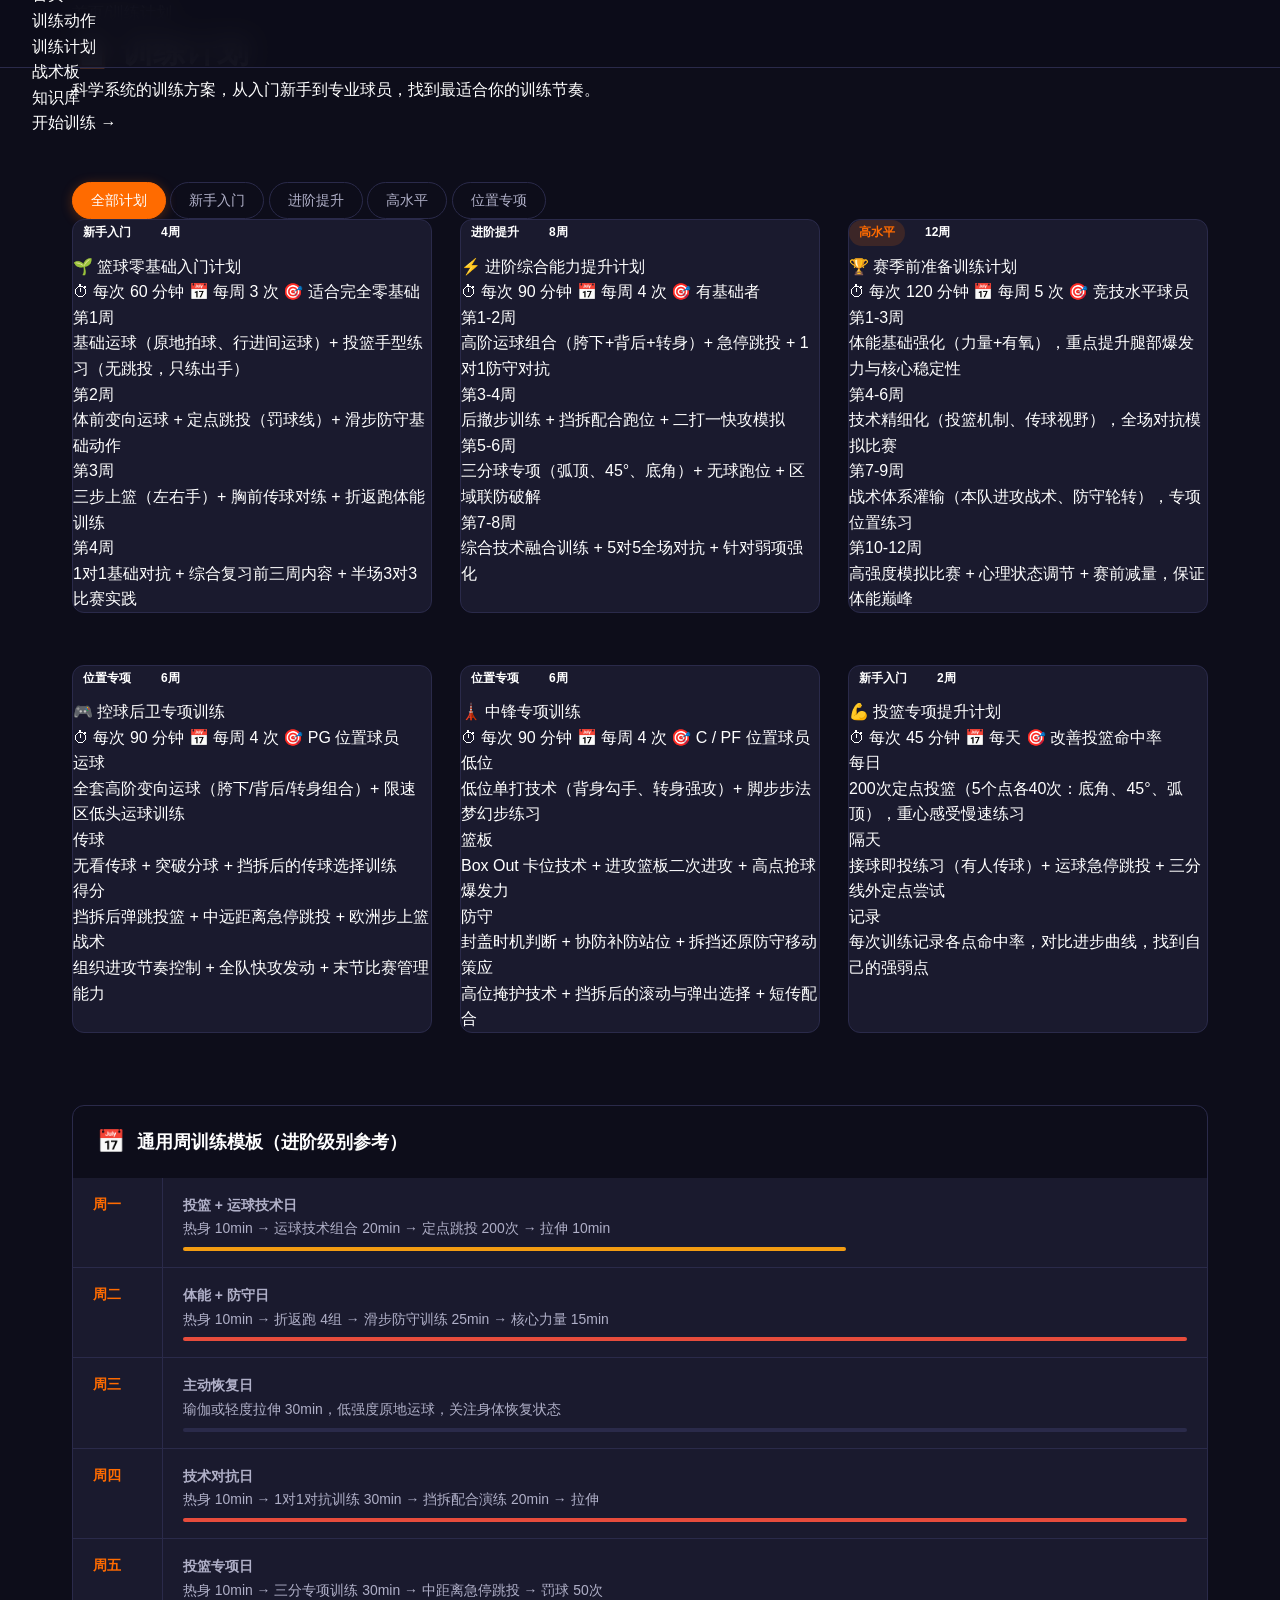
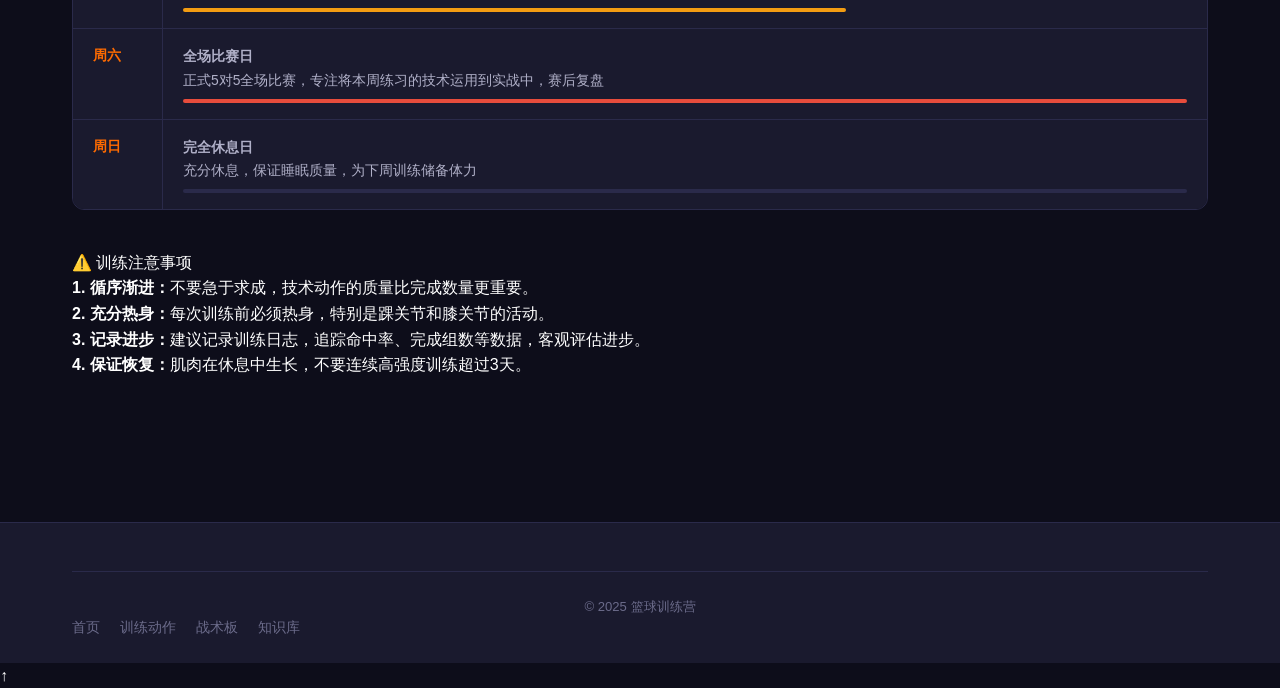
==== plans.html @ af795e38 "初始化篮球训练网站，包含完整功能模块 - 首页（hero、功能导航、精选内容） - 训练动作页：50+ 动作，支持分类筛选和搜索 - 训练计划页：多级别周/月计划模板 - 战术板页：SVG 场地图 +" ====
<!DOCTYPE html>
<html lang="zh-CN">
<head>
  <meta charset="UTF-8" />
  <meta name="viewport" content="width=device-width, initial-scale=1.0" />
  <title>训练计划 · 篮球训练营</title>
  <link rel="stylesheet" href="css/style.css" />
  <style>
    .plan-grid { display:grid; grid-template-columns:repeat(auto-fill,minmax(340px,1fr)); gap:28px; }
    .week-schedule { border-radius:var(--radius); overflow:hidden; border:1px solid var(--border); margin-top:48px; }
    .week-schedule .ws-header { padding:18px 24px; background:var(--gradient-primary); display:flex; align-items:center; gap:12px; }
    .week-schedule .ws-header h3 { font-size:1.1rem; font-weight:700; color:#fff; }
    .ws-body { background:var(--bg-card); }
    .ws-row { display:grid; grid-template-columns:90px 1fr; gap:0; border-bottom:1px solid var(--border); }
    .ws-row:last-child { border-bottom:none; }
    .ws-day { padding:16px 20px; background:var(--bg-card2); font-size:0.85rem; font-weight:700; color:var(--primary); display:flex; align-items:flex-start; border-right:1px solid var(--border); }
    .ws-content { padding:16px 20px; font-size:0.87rem; color:var(--text-secondary); line-height:1.7; }
    .intensity-bar { height:4px; border-radius:2px; margin-top:6px; }
    .int-low { background:#2ecc71; width:33%; }
    .int-mid { background:#f39c12; width:66%; }
    .int-high { background:#e74c3c; width:100%; }
    .int-rest { background:var(--border); width:100%; }
  </style>
</head>
<body>
  <nav class="navbar">
    <div class="navbar-inner">
      <a href="index.html" class="navbar-logo">
        <div class="ball-icon">🏀</div>
        <span>篮球<span class="brand-text">训练营</span></span>
      </a>
      <div class="hamburger"><span></span><span></span><span></span></div>
      <ul class="navbar-nav">
        <li><a href="index.html">首页</a></li>
        <li><a href="drills.html">训练动作</a></li>
        <li><a href="plans.html">训练计划</a></li>
        <li><a href="tactics.html">战术板</a></li>
        <li><a href="knowledge.html">知识库</a></li>
      </ul>
      <a href="drills.html" class="navbar-cta">开始训练 →</a>
    </div>
  </nav>

  <div class="page-wrapper">
    <div class="page-hero">
      <div class="container">
        <div class="breadcrumb"><a href="index.html">首页</a><span class="sep">/</span><span>训练计划</span></div>
        <h1>📋 训练<span class="highlight">计划</span></h1>
        <p>科学系统的训练方案，从入门新手到专业球员，找到最适合你的训练节奏。</p>
      </div>
    </div>

    <section class="section">
      <div class="container">

        <div class="filter-tabs">
          <button class="filter-tab active" data-filter="all" data-target="#plans-grid">全部计划</button>
          <button class="filter-tab" data-filter="beginner" data-target="#plans-grid">新手入门</button>
          <button class="filter-tab" data-filter="intermediate" data-target="#plans-grid">进阶提升</button>
          <button class="filter-tab" data-filter="advanced" data-target="#plans-grid">高水平</button>
          <button class="filter-tab" data-filter="position" data-target="#plans-grid">位置专项</button>
        </div>

        <div class="plan-grid" id="plans-grid">

          <div class="plan-card" data-category="beginner" data-searchable>
            <div class="plan-header">
              <div style="display:flex;align-items:center;gap:10px;margin-bottom:8px;">
                <span class="badge badge-green">新手入门</span>
                <span class="badge badge-gray">4周</span>
              </div>
              <div class="plan-title">🌱 篮球零基础入门计划</div>
              <div class="plan-meta">
                <span>⏱ 每次 60 分钟</span>
                <span>📅 每周 3 次</span>
                <span>🎯 适合完全零基础</span>
              </div>
            </div>
            <div class="plan-body">
              <div class="day-row"><div class="day-label">第1周</div><div class="day-content">基础运球（原地拍球、行进间运球）+ 投篮手型练习（无跳投，只练出手）</div></div>
              <div class="day-row"><div class="day-label">第2周</div><div class="day-content">体前变向运球 + 定点跳投（罚球线）+ 滑步防守基础动作</div></div>
              <div class="day-row"><div class="day-label">第3周</div><div class="day-content">三步上篮（左右手）+ 胸前传球对练 + 折返跑体能训练</div></div>
              <div class="day-row"><div class="day-label">第4周</div><div class="day-content">1对1基础对抗 + 综合复习前三周内容 + 半场3对3比赛实践</div></div>
            </div>
          </div>

          <div class="plan-card" data-category="intermediate" data-searchable>
            <div class="plan-header">
              <div style="display:flex;align-items:center;gap:10px;margin-bottom:8px;">
                <span class="badge badge-blue">进阶提升</span>
                <span class="badge badge-gray">8周</span>
              </div>
              <div class="plan-title">⚡ 进阶综合能力提升计划</div>
              <div class="plan-meta">
                <span>⏱ 每次 90 分钟</span>
                <span>📅 每周 4 次</span>
                <span>🎯 有基础者</span>
              </div>
            </div>
            <div class="plan-body">
              <div class="day-row"><div class="day-label">第1-2周</div><div class="day-content">高阶运球组合（胯下+背后+转身）+ 急停跳投 + 1对1防守对抗</div></div>
              <div class="day-row"><div class="day-label">第3-4周</div><div class="day-content">后撤步训练 + 挡拆配合跑位 + 二打一快攻模拟</div></div>
              <div class="day-row"><div class="day-label">第5-6周</div><div class="day-content">三分球专项（弧顶、45°、底角）+ 无球跑位 + 区域联防破解</div></div>
              <div class="day-row"><div class="day-label">第7-8周</div><div class="day-content">综合技术融合训练 + 5对5全场对抗 + 针对弱项强化</div></div>
            </div>
          </div>

          <div class="plan-card" data-category="advanced" data-searchable>
            <div class="plan-header">
              <div style="display:flex;align-items:center;gap:10px;margin-bottom:8px;">
                <span class="badge badge-primary">高水平</span>
                <span class="badge badge-gray">12周</span>
              </div>
              <div class="plan-title">🏆 赛季前准备训练计划</div>
              <div class="plan-meta">
                <span>⏱ 每次 120 分钟</span>
                <span>📅 每周 5 次</span>
                <span>🎯 竞技水平球员</span>
              </div>
            </div>
            <div class="plan-body">
              <div class="day-row"><div class="day-label">第1-3周</div><div class="day-content">体能基础强化（力量+有氧），重点提升腿部爆发力与核心稳定性</div></div>
              <div class="day-row"><div class="day-label">第4-6周</div><div class="day-content">技术精细化（投篮机制、传球视野），全场对抗模拟比赛</div></div>
              <div class="day-row"><div class="day-label">第7-9周</div><div class="day-content">战术体系灌输（本队进攻战术、防守轮转），专项位置练习</div></div>
              <div class="day-row"><div class="day-label">第10-12周</div><div class="day-content">高强度模拟比赛 + 心理状态调节 + 赛前减量，保证体能巅峰</div></div>
            </div>
          </div>

          <div class="plan-card" data-category="position" data-searchable>
            <div class="plan-header">
              <div style="display:flex;align-items:center;gap:10px;margin-bottom:8px;">
                <span class="badge badge-gray">位置专项</span>
                <span class="badge badge-gray">6周</span>
              </div>
              <div class="plan-title">🎮 控球后卫专项训练</div>
              <div class="plan-meta">
                <span>⏱ 每次 90 分钟</span>
                <span>📅 每周 4 次</span>
                <span>🎯 PG 位置球员</span>
              </div>
            </div>
            <div class="plan-body">
              <div class="day-row"><div class="day-label">运球</div><div class="day-content">全套高阶变向运球（胯下/背后/转身组合）+ 限速区低头运球训练</div></div>
              <div class="day-row"><div class="day-label">传球</div><div class="day-content">无看传球 + 突破分球 + 挡拆后的传球选择训练</div></div>
              <div class="day-row"><div class="day-label">得分</div><div class="day-content">挡拆后弹跳投篮 + 中远距离急停跳投 + 欧洲步上篮</div></div>
              <div class="day-row"><div class="day-label">战术</div><div class="day-content">组织进攻节奏控制 + 全队快攻发动 + 末节比赛管理能力</div></div>
            </div>
          </div>

          <div class="plan-card" data-category="position" data-searchable>
            <div class="plan-header">
              <div style="display:flex;align-items:center;gap:10px;margin-bottom:8px;">
                <span class="badge badge-gray">位置专项</span>
                <span class="badge badge-gray">6周</span>
              </div>
              <div class="plan-title">🗼 中锋专项训练</div>
              <div class="plan-meta">
                <span>⏱ 每次 90 分钟</span>
                <span>📅 每周 4 次</span>
                <span>🎯 C / PF 位置球员</span>
              </div>
            </div>
            <div class="plan-body">
              <div class="day-row"><div class="day-label">低位</div><div class="day-content">低位单打技术（背身勾手、转身强攻）+ 脚步步法梦幻步练习</div></div>
              <div class="day-row"><div class="day-label">篮板</div><div class="day-content">Box Out 卡位技术 + 进攻篮板二次进攻 + 高点抢球爆发力</div></div>
              <div class="day-row"><div class="day-label">防守</div><div class="day-content">封盖时机判断 + 协防补防站位 + 拆挡还原防守移动</div></div>
              <div class="day-row"><div class="day-label">策应</div><div class="day-content">高位掩护技术 + 挡拆后的滚动与弹出选择 + 短传配合</div></div>
            </div>
          </div>

          <div class="plan-card" data-category="beginner" data-searchable>
            <div class="plan-header">
              <div style="display:flex;align-items:center;gap:10px;margin-bottom:8px;">
                <span class="badge badge-green">新手入门</span>
                <span class="badge badge-gray">2周</span>
              </div>
              <div class="plan-title">💪 投篮专项提升计划</div>
              <div class="plan-meta">
                <span>⏱ 每次 45 分钟</span>
                <span>📅 每天</span>
                <span>🎯 改善投篮命中率</span>
              </div>
            </div>
            <div class="plan-body">
              <div class="day-row"><div class="day-label">每日</div><div class="day-content">200次定点投篮（5个点各40次：底角、45°、弧顶），重心感受慢速练习</div></div>
              <div class="day-row"><div class="day-label">隔天</div><div class="day-content">接球即投练习（有人传球）+ 运球急停跳投 + 三分线外定点尝试</div></div>
              <div class="day-row"><div class="day-label">记录</div><div class="day-content">每次训练记录各点命中率，对比进步曲线，找到自己的强弱点</div></div>
            </div>
          </div>

        </div>

        <!-- Weekly template -->
        <div class="week-schedule fade-in">
          <div class="ws-header">
            <span style="font-size:1.4rem;">📅</span>
            <h3>通用周训练模板（进阶级别参考）</h3>
          </div>
          <div class="ws-body">
            <div class="ws-row">
              <div class="ws-day">周一</div>
              <div class="ws-content">
                <strong>投篮 + 运球技术日</strong><br/>
                热身 10min → 运球技术组合 20min → 定点跳投 200次 → 拉伸 10min
                <div class="intensity-bar int-mid"></div>
              </div>
            </div>
            <div class="ws-row">
              <div class="ws-day">周二</div>
              <div class="ws-content">
                <strong>体能 + 防守日</strong><br/>
                热身 10min → 折返跑 4组 → 滑步防守训练 25min → 核心力量 15min
                <div class="intensity-bar int-high"></div>
              </div>
            </div>
            <div class="ws-row">
              <div class="ws-day">周三</div>
              <div class="ws-content">
                <strong>主动恢复日</strong><br/>
                瑜伽或轻度拉伸 30min，低强度原地运球，关注身体恢复状态
                <div class="intensity-bar int-rest"></div>
              </div>
            </div>
            <div class="ws-row">
              <div class="ws-day">周四</div>
              <div class="ws-content">
                <strong>技术对抗日</strong><br/>
                热身 10min → 1对1对抗训练 30min → 挡拆配合演练 20min → 拉伸
                <div class="intensity-bar int-high"></div>
              </div>
            </div>
            <div class="ws-row">
              <div class="ws-day">周五</div>
              <div class="ws-content">
                <strong>投篮专项日</strong><br/>
                热身 10min → 三分专项训练 30min → 中距离急停跳投 → 罚球 50次
                <div class="intensity-bar int-mid"></div>
              </div>
            </div>
            <div class="ws-row">
              <div class="ws-day">周六</div>
              <div class="ws-content">
                <strong>全场比赛日</strong><br/>
                正式5对5全场比赛，专注将本周练习的技术运用到实战中，赛后复盘
                <div class="intensity-bar int-high"></div>
              </div>
            </div>
            <div class="ws-row">
              <div class="ws-day">周日</div>
              <div class="ws-content">
                <strong>完全休息日</strong><br/>
                充分休息，保证睡眠质量，为下周训练储备体力
                <div class="intensity-bar int-rest"></div>
              </div>
            </div>
          </div>
        </div>

        <div style="margin-top:40px;" class="fade-in">
          <div class="highlight-box">
            <div class="hb-title">⚠️ 训练注意事项</div>
            <p>
              <strong>1. 循序渐进：</strong>不要急于求成，技术动作的质量比完成数量更重要。<br/>
              <strong>2. 充分热身：</strong>每次训练前必须热身，特别是踝关节和膝关节的活动。<br/>
              <strong>3. 记录进步：</strong>建议记录训练日志，追踪命中率、完成组数等数据，客观评估进步。<br/>
              <strong>4. 保证恢复：</strong>肌肉在休息中生长，不要连续高强度训练超过3天。
            </p>
          </div>
        </div>

      </div>
    </section>

    <footer class="footer">
      <div class="container">
        <div class="footer-bottom">
          <p>© 2025 篮球训练营</p>
          <div style="display:flex;gap:20px;">
            <a href="index.html" style="font-size:0.85rem;color:var(--text-muted);">首页</a>
            <a href="drills.html" style="font-size:0.85rem;color:var(--text-muted);">训练动作</a>
            <a href="tactics.html" style="font-size:0.85rem;color:var(--text-muted);">战术板</a>
            <a href="knowledge.html" style="font-size:0.85rem;color:var(--text-muted);">知识库</a>
          </div>
        </div>
      </div>
    </footer>
  </div>

  <div class="back-to-top">↑</div>
  <script src="js/main.js"></script>
</body>
</html>
---- css/style.css ----
/* ===========================
   Basketball Training Website
   Global Styles
   =========================== */

:root {
  --primary: #FF6B00;
  --primary-dark: #cc5500;
  --primary-light: #ff8c33;
  --bg-dark: #0d0d1a;
  --bg-card: #1a1a2e;
  --bg-card-hover: #22223f;
  --bg-section: #12122a;
  --text-primary: #ffffff;
  --text-secondary: #b0b0c8;
  --text-muted: #6b6b8a;
  --border: #2a2a4a;
  --border-active: #FF6B00;
  --success: #4CAF50;
  --info: #2196F3;
  --radius: 12px;
  --radius-sm: 8px;
  --shadow: 0 4px 24px rgba(0,0,0,0.4);
  --shadow-card: 0 2px 16px rgba(0,0,0,0.3);
  --transition: 0.25s ease;
}

* {
  margin: 0;
  padding: 0;
  box-sizing: border-box;
}

html {
  scroll-behavior: smooth;
}

body {
  font-family: 'PingFang SC', 'Microsoft YaHei', 'Hiragino Sans GB', Arial, sans-serif;
  background-color: var(--bg-dark);
  color: var(--text-primary);
  line-height: 1.6;
  min-height: 100vh;
}

a {
  color: inherit;
  text-decoration: none;
}

img {
  max-width: 100%;
}

ul {
  list-style: none;
}

/* ===========================
   Scrollbar
   =========================== */
::-webkit-scrollbar { width: 6px; }
::-webkit-scrollbar-track { background: var(--bg-dark); }
::-webkit-scrollbar-thumb { background: var(--primary); border-radius: 3px; }

/* ===========================
   Navigation
   =========================== */
.navbar {
  position: fixed;
  top: 0; left: 0; right: 0;
  z-index: 1000;
  background: rgba(13,13,26,0.95);
  backdrop-filter: blur(12px);
  border-bottom: 1px solid var(--border);
  padding: 0 2rem;
  height: 68px;
  display: flex;
  align-items: center;
  justify-content: space-between;
  transition: var(--transition);
}

.navbar.scrolled {
  box-shadow: 0 2px 20px rgba(0,0,0,0.5);
}

.nav-logo {
  display: flex;
  align-items: center;
  gap: 10px;
  font-size: 1.3rem;
  font-weight: 700;
  color: var(--primary);
}

.nav-logo .logo-icon {
  width: 40px;
  height: 40px;
  background: var(--primary);
  border-radius: 50%;
  display: flex;
  align-items: center;
  justify-content: center;
  font-size: 1.3rem;
  flex-shrink: 0;
}

.logo-text { display: flex; flex-direction: column; line-height: 1.15; }
.logo-text .site-name { font-size: 1.1rem; font-weight: 800; color: var(--text-primary); }
.logo-text .site-sub { font-size: 0.7rem; color: var(--text-muted); font-weight: 400; letter-spacing: 1px; }

.nav-links {
  display: flex;
  align-items: center;
  gap: 0.15rem;
}

.nav-links a {
  padding: 8px 15px;
  border-radius: var(--radius-sm);
  font-size: 0.92rem;
  color: var(--text-secondary);
  transition: var(--transition);
  font-weight: 500;
  position: relative;
}

.nav-links a:hover { color: var(--primary); background: rgba(255,107,0,0.1); }
.nav-links a.active { color: var(--primary); background: rgba(255,107,0,0.1); }

.nav-links a.active::after {
  content: '';
  position: absolute;
  bottom: 2px; left: 50%;
  transform: translateX(-50%);
  width: 18px; height: 2px;
  background: var(--primary);
  border-radius: 2px;
}

.nav-toggle {
  display: none;
  flex-direction: column;
  gap: 5px;
  cursor: pointer;
  padding: 8px;
  border-radius: var(--radius-sm);
}

.nav-toggle span {
  display: block;
  width: 24px; height: 2px;
  background: var(--text-primary);
  border-radius: 2px;
  transition: var(--transition);
}

.nav-toggle:hover span { background: var(--primary); }

/* ===========================
   Page Header
   =========================== */
.page-header {
  padding: 120px 2rem 60px;
  text-align: center;
  background: linear-gradient(180deg, rgba(255,107,0,0.08) 0%, transparent 100%);
  border-bottom: 1px solid var(--border);
}

.page-header h1 { font-size: 2.5rem; font-weight: 800; margin-bottom: 0.75rem; }
.page-header h1 span { color: var(--primary); }
.page-header p { color: var(--text-secondary); font-size: 1.05rem; max-width: 600px; margin: 0 auto; }

/* ===========================
   Layout
   =========================== */
.container { max-width: 1200px; margin: 0 auto; padding: 0 2rem; }
.section { padding: 80px 0; }
.section-alt { background: var(--bg-section); }

.section-title { font-size: 1.8rem; font-weight: 700; margin-bottom: 0.5rem; }
.section-title span { color: var(--primary); }
.section-subtitle { color: var(--text-secondary); margin-bottom: 2.5rem; font-size: 1rem; }

.section-header { margin-bottom: 2.5rem; }
.section-header .label {
  font-size: 0.78rem;
  text-transform: uppercase;
  letter-spacing: 2px;
  color: var(--primary);
  font-weight: 600;
  margin-bottom: 0.5rem;
}

/* ===========================
   Cards
   =========================== */
.card {
  background: var(--bg-card);
  border: 1px solid var(--border);
  border-radius: var(--radius);
  padding: 1.5rem;
  transition: var(--transition);
  position: relative;
  overflow: hidden;
}

.card::before {
  content: '';
  position: absolute;
  top: 0; left: 0; right: 0;
  height: 3px;
  background: var(--primary);
  transform: scaleX(0);
  transition: var(--transition);
}

.card:hover { border-color: var(--primary); background: var(--bg-card-hover); transform: translateY(-3px); box-shadow: var(--shadow); }
.card:hover::before { transform: scaleX(1); }

.card-grid { display: grid; gap: 1.5rem; }
.card-grid-2 { grid-template-columns: repeat(2,1fr); }
.card-grid-3 { grid-template-columns: repeat(3,1fr); }
.card-grid-4 { grid-template-columns: repeat(4,1fr); }

/* ===========================
   Badges & Tags
   =========================== */
.badge {
  display: inline-flex;
  align-items: center;
  padding: 3px 10px;
  border-radius: 20px;
  font-size: 0.75rem;
  font-weight: 600;
}

.badge-primary { background: rgba(255,107,0,0.15); color: var(--primary); }
.badge-success { background: rgba(76,175,80,0.15); color: #4CAF50; }
.badge-info { background: rgba(33,150,243,0.15); color: #2196F3; }
.badge-purple { background: rgba(156,39,176,0.15); color: #ce93d8; }
.badge-gold { background: rgba(255,193,7,0.15); color: #FFC107; }

/* ===========================
   Buttons
   =========================== */
.btn {
  display: inline-flex;
  align-items: center;
  gap: 8px;
  padding: 10px 24px;
  border-radius: var(--radius-sm);
  font-size: 0.95rem;
  font-weight: 600;
  cursor: pointer;
  transition: var(--transition);
  border: none;
}

.btn-primary { background: var(--primary); color: white; }
.btn-primary:hover { background: var(--primary-dark); transform: translateY(-1px); box-shadow: 0 4px 16px rgba(255,107,0,0.3); }

.btn-outline { background: transparent; color: var(--primary); border: 1.5px solid var(--primary); }
.btn-outline:hover { background: rgba(255,107,0,0.1); }

.btn-ghost { background: rgba(255,255,255,0.05); color: var(--text-primary); border: 1px solid var(--border); }
.btn-ghost:hover { background: rgba(255,255,255,0.1); border-color: var(--primary); }

/* ===========================
   Filter Tabs
   =========================== */
.filter-bar {
  display: flex;
  align-items: center;
  gap: 0.75rem;
  flex-wrap: wrap;
  margin-bottom: 2rem;
  padding-bottom: 1.25rem;
  border-bottom: 1px solid var(--border);
}

.filter-tab {
  padding: 8px 18px;
  border-radius: 30px;
  font-size: 0.88rem;
  font-weight: 500;
  cursor: pointer;
  border: 1.5px solid var(--border);
  color: var(--text-secondary);
  background: transparent;
  transition: var(--transition);
}

.filter-tab:hover { border-color: var(--primary); color: var(--primary); }
.filter-tab.active { background: var(--primary); border-color: var(--primary); color: white; box-shadow: 0 2px 12px rgba(255,107,0,0.3); }

/* ===========================
   Progress Bar
   =========================== */
.progress-bar { height: 6px; background: var(--border); border-radius: 3px; overflow: hidden; }
.progress-fill { height: 100%; background: linear-gradient(90deg, var(--primary), var(--primary-light)); border-radius: 3px; transition: width 1s ease; }

/* ===========================
   Icon Boxes
   =========================== */
.icon-box {
  width: 48px; height: 48px;
  border-radius: var(--radius-sm);
  display: flex; align-items: center; justify-content: center;
  font-size: 1.4rem;
  flex-shrink: 0;
}

.icon-box-orange { background: rgba(255,107,0,0.15); }
.icon-box-blue { background: rgba(33,150,243,0.15); }
.icon-box-green { background: rgba(76,175,80,0.15); }
.icon-box-purple { background: rgba(156,39,176,0.15); }
.icon-box-gold { background: rgba(255,193,7,0.15); }

/* ===========================
   Accordion
   =========================== */
.accordion-item {
  border: 1px solid var(--border);
  border-radius: var(--radius-sm);
  margin-bottom: 0.75rem;
  overflow: hidden;
  transition: var(--transition);
}
.accordion-item:hover { border-color: rgba(255,107,0,0.4); }

.accordion-header {
  display: flex;
  align-items: center;
  justify-content: space-between;
  padding: 1rem 1.25rem;
  cursor: pointer;
  background: var(--bg-card);
  font-weight: 600;
  gap: 1rem;
  transition: var(--transition);
}

.accordion-header .acc-arrow {
  font-size: 0.75rem;
  transition: transform var(--transition);
  color: var(--text-muted);
  flex-shrink: 0;
}

.accordion-item.open .accordion-header .acc-arrow { transform: rotate(180deg); color: var(--primary); }
.accordion-item.open .accordion-header { color: var(--primary); border-bottom: 1px solid var(--border); }

.accordion-body {
  display: none;
  padding: 1.25rem;
  background: var(--bg-card);
  color: var(--text-secondary);
  line-height: 1.8;
  font-size: 0.9rem;
}
.accordion-item.open .accordion-body { display: block; }

/* ===========================
   Stats
   =========================== */
.stat-number { font-size: 2rem; font-weight: 800; color: var(--primary); line-height: 1; }
.stat-label { font-size: 0.82rem; color: var(--text-muted); margin-top: 4px; }

/* ===========================
   Table
   =========================== */
.data-table { width: 100%; border-collapse: collapse; }
.data-table th {
  text-align: left; padding: 12px 16px;
  background: rgba(255,107,0,0.08);
  color: var(--primary);
  font-size: 0.82rem; font-weight: 600; text-transform: uppercase; letter-spacing: 0.5px;
  border-bottom: 1px solid var(--border);
}
.data-table td { padding: 12px 16px; border-bottom: 1px solid var(--border); color: var(--text-secondary); font-size: 0.9rem; }
.data-table tr:last-child td { border-bottom: none; }
.data-table tbody tr:hover td { background: rgba(255,107,0,0.04); color: var(--text-primary); }

/* ===========================
   Footer
   =========================== */
.footer {
  background: var(--bg-card);
  border-top: 1px solid var(--border);
  padding: 3rem 2rem 1.5rem;
  margin-top: 4rem;
}

.footer-inner {
  max-width: 1200px;
  margin: 0 auto;
}

.footer-grid {
  display: grid;
  grid-template-columns: 2fr 1fr 1fr 1fr;
  gap: 3rem;
  margin-bottom: 2rem;
}

.footer-brand p { color: var(--text-muted); font-size: 0.88rem; line-height: 1.7; margin-top: 0.75rem; }

.footer-col h4 {
  font-size: 0.85rem; font-weight: 700; color: var(--text-primary);
  margin-bottom: 1rem; text-transform: uppercase; letter-spacing: 1px;
}

.footer-col ul { display: flex; flex-direction: column; gap: 0.5rem; }
.footer-col ul li a { color: var(--text-muted); font-size: 0.87rem; transition: var(--transition); }
.footer-col ul li a:hover { color: var(--primary); }

.footer-bottom {
  padding-top: 1.5rem;
  border-top: 1px solid var(--border);
  text-align: center;
  color: var(--text-muted);
  font-size: 0.82rem;
}

.footer-bottom span { color: var(--primary); }

/* ===========================
   Hero
   =========================== */
.hero {
  min-height: 100vh;
  display: flex; align-items: center;
  padding: 100px 2rem 80px;
  position: relative;
  overflow: hidden;
  background: radial-gradient(ellipse at 15% 50%, rgba(255,107,0,0.13) 0%, transparent 55%),
              radial-gradient(ellipse at 85% 20%, rgba(255,107,0,0.07) 0%, transparent 50%),
              var(--bg-dark);
}

.hero-bg-pattern {
  position: absolute; inset: 0; pointer-events: none; opacity: 0.4;
  background-image:
    radial-gradient(circle at 1px 1px, rgba(255,107,0,0.08) 1px, transparent 0);
  background-size: 40px 40px;
}

.hero-content {
  max-width: 1200px; margin: 0 auto; width: 100%;
  display: grid; grid-template-columns: 1fr 1fr;
  gap: 4rem; align-items: center;
  position: relative; z-index: 1;
}

.hero-eyebrow {
  display: inline-flex; align-items: center; gap: 8px;
  background: rgba(255,107,0,0.12); border: 1px solid rgba(255,107,0,0.3);
  border-radius: 30px; padding: 5px 14px;
  font-size: 0.8rem; color: var(--primary); font-weight: 600;
  margin-bottom: 1.5rem; letter-spacing: 0.5px;
}

.hero h1 {
  font-size: 3.2rem; font-weight: 900; line-height: 1.15;
  margin-bottom: 1.25rem; letter-spacing: -1px;
}

.hero h1 .highlight {
  color: var(--primary);
  background: linear-gradient(135deg, #FF6B00, #ff8c33);
  -webkit-background-clip: text;
  -webkit-text-fill-color: transparent;
  background-clip: text;
}

.hero p { font-size: 1.08rem; color: var(--text-secondary); line-height: 1.8; margin-bottom: 2rem; max-width: 480px; }
.hero-cta { display: flex; gap: 1rem; flex-wrap: wrap; }

.hero-stats {
  display: grid; grid-template-columns: repeat(3,1fr);
  gap: 1.5rem; margin-top: 3rem; padding-top: 2rem;
  border-top: 1px solid var(--border);
}

/* Ball Graphic */
.hero-visual { position: relative; display: flex; align-items: center; justify-content: center; }

.ball-wrap {
  position: relative;
  width: 300px; height: 300px;
}

.ball-glow {
  position: absolute; inset: -20px;
  border-radius: 50%;
  background: radial-gradient(circle, rgba(255,107,0,0.2) 0%, transparent 70%);
  animation: pulse-glow 3s ease-in-out infinite;
}

@keyframes pulse-glow {
  0%,100% { opacity: 0.6; transform: scale(1); }
  50% { opacity: 1; transform: scale(1.05); }
}

.ball-graphic {
  width: 100%; height: 100%;
  border-radius: 50%;
  background: radial-gradient(circle at 33% 33%, #ff9944, #cc4400 60%, #8a2e00);
  position: relative;
  box-shadow: 0 0 80px rgba(255,107,0,0.3), inset -30px -30px 50px rgba(0,0,0,0.35);
  animation: float 4.5s ease-in-out infinite;
}

/* Ball lines via pseudo elements + SVG overlay */
.ball-graphic svg {
  position: absolute; inset: 0; width: 100%; height: 100%;
}

.floating-card {
  position: absolute;
  background: var(--bg-card); border: 1px solid var(--border);
  border-radius: var(--radius); padding: 0.9rem 1.15rem;
  box-shadow: var(--shadow); white-space: nowrap;
}

.floating-card.card-1 { left: -70px; top: 28%; animation: float-card 3.5s ease-in-out infinite; }
.floating-card.card-2 { right: -50px; bottom: 28%; animation: float-card 3.5s ease-in-out infinite 0.8s; }
.floating-card.card-3 { bottom: 10%; left: 10%; animation: float-card 3s ease-in-out infinite 1.5s; }

.fc-label { font-size: 0.72rem; color: var(--text-muted); }
.fc-value { font-size: 1.05rem; font-weight: 700; color: var(--primary); }

@keyframes float { 0%,100% { transform: translateY(0); } 50% { transform: translateY(-18px); } }
@keyframes float-card { 0%,100% { transform: translateY(0); } 50% { transform: translateY(-10px); } }

/* ===========================
   Drill Cards
   =========================== */
.drill-card {
  background: var(--bg-card);
  border: 1px solid var(--border);
  border-radius: var(--radius);
  overflow: hidden;
  transition: var(--transition);
}

.drill-card:hover { border-color: var(--primary); transform: translateY(-4px); box-shadow: var(--shadow); }

.drill-card-top {
  padding: 1.25rem;
  display: flex; align-items: flex-start; gap: 0.9rem;
  border-bottom: 1px solid var(--border);
}

.drill-card-top h3 { font-size: 1rem; font-weight: 700; margin-bottom: 0.25rem; }
.drill-card-top p { font-size: 0.83rem; color: var(--text-muted); }

.drill-card-body { padding: 1.25rem; }

.drill-meta { display: flex; gap: 0.6rem; flex-wrap: wrap; margin-bottom: 0.9rem; }

.drill-steps { display: flex; flex-direction: column; gap: 0.5rem; }

.drill-step {
  display: flex; gap: 0.7rem; align-items: flex-start;
  font-size: 0.86rem; color: var(--text-secondary);
}

.drill-step-num {
  min-width: 22px; height: 22px; border-radius: 50%;
  background: rgba(255,107,0,0.15); color: var(--primary);
  font-size: 0.72rem; font-weight: 700;
  display: flex; align-items: center; justify-content: center;
  flex-shrink: 0; margin-top: 1px;
}

/* ===========================
   Plan Schedule
   =========================== */
.plan-card {
  background: var(--bg-card);
  border: 1px solid var(--border);
  border-radius: var(--radius);
  overflow: hidden;
  margin-bottom: 1.5rem;
  transition: var(--transition);
}

.plan-card:hover { border-color: rgba(255,107,0,0.4); }

.plan-card-header {
  padding: 1rem 1.5rem;
  background: rgba(255,107,0,0.07);
  border-bottom: 1px solid var(--border);
  display: flex; align-items: center; justify-content: space-between;
}

.plan-card-header h3 { font-size: 1rem; font-weight: 700; }

.plan-days {
  display: grid;
  grid-template-columns: repeat(7,1fr);
}

.plan-day {
  padding: 0.9rem 0.6rem;
  border-right: 1px solid var(--border);
  text-align: center;
}
.plan-day:last-child { border-right: none; }

.plan-day .day-name {
  font-size: 0.7rem; color: var(--text-muted);
  margin-bottom: 0.5rem; font-weight: 600; text-transform: uppercase;
}

.plan-day .day-content { font-size: 0.8rem; color: var(--text-secondary); line-height: 1.5; }
.plan-day.rest .day-content { color: var(--text-muted); font-style: italic; }
.plan-day.highlight { background: rgba(255,107,0,0.06); }
.plan-day.highlight .day-name { color: var(--primary); }

/* ===========================
   Tactic Cards
   =========================== */
.tactic-card {
  background: var(--bg-card);
  border: 1px solid var(--border);
  border-radius: var(--radius);
  overflow: hidden;
  transition: var(--transition);
}
.tactic-card:hover { border-color: var(--primary); box-shadow: var(--shadow); transform: translateY(-3px); }

.tactic-diagram {
  background: #061a0e;
  border-bottom: 1px solid var(--border);
  min-height: 210px;
  display: flex; align-items: center; justify-content: center;
  position: relative;
  overflow: hidden;
}

.tactic-body { padding: 1.25rem; }
.tactic-body h3 { font-size: 1.05rem; font-weight: 700; margin-bottom: 0.4rem; }
.tactic-body p { font-size: 0.86rem; color: var(--text-secondary); line-height: 1.7; }

.tactic-tags { display: flex; gap: 0.4rem; flex-wrap: wrap; margin-top: 0.75rem; }
.tactic-tag {
  font-size: 0.75rem; padding: 3px 10px;
  border-radius: 20px; border: 1px solid var(--border);
  color: var(--text-muted);
}

/* ===========================
   Knowledge
   =========================== */
.knowledge-card {
  background: var(--bg-card);
  border: 1px solid var(--border);
  border-radius: var(--radius);
  padding: 1.5rem;
  transition: var(--transition);
  cursor: pointer;
}

.knowledge-card:hover { border-color: var(--primary); background: var(--bg-card-hover); transform: translateY(-2px); }
.knowledge-card h3 { font-size: 1rem; font-weight: 700; margin: 0.75rem 0 0.5rem; }
.knowledge-card p { font-size: 0.86rem; color: var(--text-secondary); line-height: 1.75; }

.knowledge-card .read-more {
  font-size: 0.83rem; color: var(--primary); font-weight: 600;
  display: inline-flex; align-items: center; gap: 4px; margin-top: 0.75rem;
  transition: var(--transition);
}
.knowledge-card:hover .read-more { gap: 8px; }

/* ===========================
   Highlight / Tip Box
   =========================== */
.tip-box {
  background: rgba(255,107,0,0.07);
  border: 1px solid rgba(255,107,0,0.2);
  border-left: 4px solid var(--primary);
  border-radius: var(--radius-sm);
  padding: 1rem 1.25rem;
  margin: 1rem 0;
  font-size: 0.9rem;
  color: var(--text-secondary);
  line-height: 1.7;
}

.info-box {
  background: rgba(33,150,243,0.06);
  border: 1px solid rgba(33,150,243,0.2);
  border-left: 4px solid #2196F3;
  border-radius: var(--radius-sm);
  padding: 1rem 1.25rem;
  font-size: 0.9rem;
  color: var(--text-secondary);
  line-height: 1.7;
}

/* ===========================
   Responsive
   =========================== */
@media (max-width: 1024px) {
  .card-grid-4 { grid-template-columns: repeat(2,1fr); }
  .footer-grid { grid-template-columns: 1fr 1fr; gap: 2rem; }
  .hero-content { gap: 2.5rem; }
  .hero h1 { font-size: 2.6rem; }
  .ball-wrap { width: 240px; height: 240px; }
  .floating-card.card-1 { left: -30px; }
  .floating-card.card-2 { right: -20px; }
}

@media (max-width: 768px) {
  .nav-links {
    display: none;
    position: fixed;
    top: 68px; left: 0; right: 0;
    background: rgba(13,13,26,0.98);
    backdrop-filter: blur(12px);
    border-bottom: 1px solid var(--border);
    flex-direction: column;
    padding: 1rem;
    gap: 0.5rem;
  }
  .nav-links.open { display: flex; }
  .nav-toggle { display: flex; }

  .hero-content { grid-template-columns: 1fr; text-align: center; }
  .hero-visual { display: none; }
  .hero h1 { font-size: 2rem; }
  .hero p { max-width: 100%; }
  .hero-cta { justify-content: center; }
  .hero-stats { gap: 1rem; }

  .card-grid-2,
  .card-grid-3,
  .card-grid-4 { grid-template-columns: 1fr; }

  .plan-days { grid-template-columns: repeat(4,1fr); }
  .plan-day:nth-child(5),
  .plan-day:nth-child(6),
  .plan-day:nth-child(7) { border-top: 1px solid var(--border); }

  .footer-grid { grid-template-columns: 1fr; gap: 1.5rem; }
  .page-header h1 { font-size: 1.8rem; }
  .section { padding: 50px 0; }
  .container { padding: 0 1rem; }
}

@media (max-width: 480px) {
  .hero h1 { font-size: 1.7rem; }
  .stat-number { font-size: 1.5rem; }
  .plan-days { grid-template-columns: repeat(2,1fr); }
  .plan-day:nth-child(3),
  .plan-day:nth-child(4),
  .plan-day:nth-child(5),
  .plan-day:nth-child(6),
  .plan-day:nth-child(7) { border-top: 1px solid var(--border); }
}

/* ===========================
   Animations
   =========================== */
@keyframes fadeInUp {
  from { opacity: 0; transform: translateY(20px); }
  to { opacity: 1; transform: translateY(0); }
}

.animate-in { opacity: 0; }
.animate-in.visible { animation: fadeInUp 0.5s ease forwards; }

.delay-1 { animation-delay: 0.1s !important; }
.delay-2 { animation-delay: 0.2s !important; }
.delay-3 { animation-delay: 0.3s !important; }
.delay-4 { animation-delay: 0.4s !important; }

/* ===========================
   Utility
   =========================== */
.hidden { display: none !important; }
.text-orange { color: var(--primary); }
.text-muted { color: var(--text-muted); }
.text-secondary { color: var(--text-secondary); }
.fw-700 { font-weight: 700; }
.mb-1 { margin-bottom: 0.5rem; }
.mb-2 { margin-bottom: 1rem; }
.mt-1 { margin-top: 0.5rem; }
.mt-2 { margin-top: 1rem; }
.flex { display: flex; }
.flex-center { display: flex; align-items: center; }
.gap-1 { gap: 0.5rem; }
.gap-2 { gap: 1rem; }
.justify-between { justify-content: space-between; }
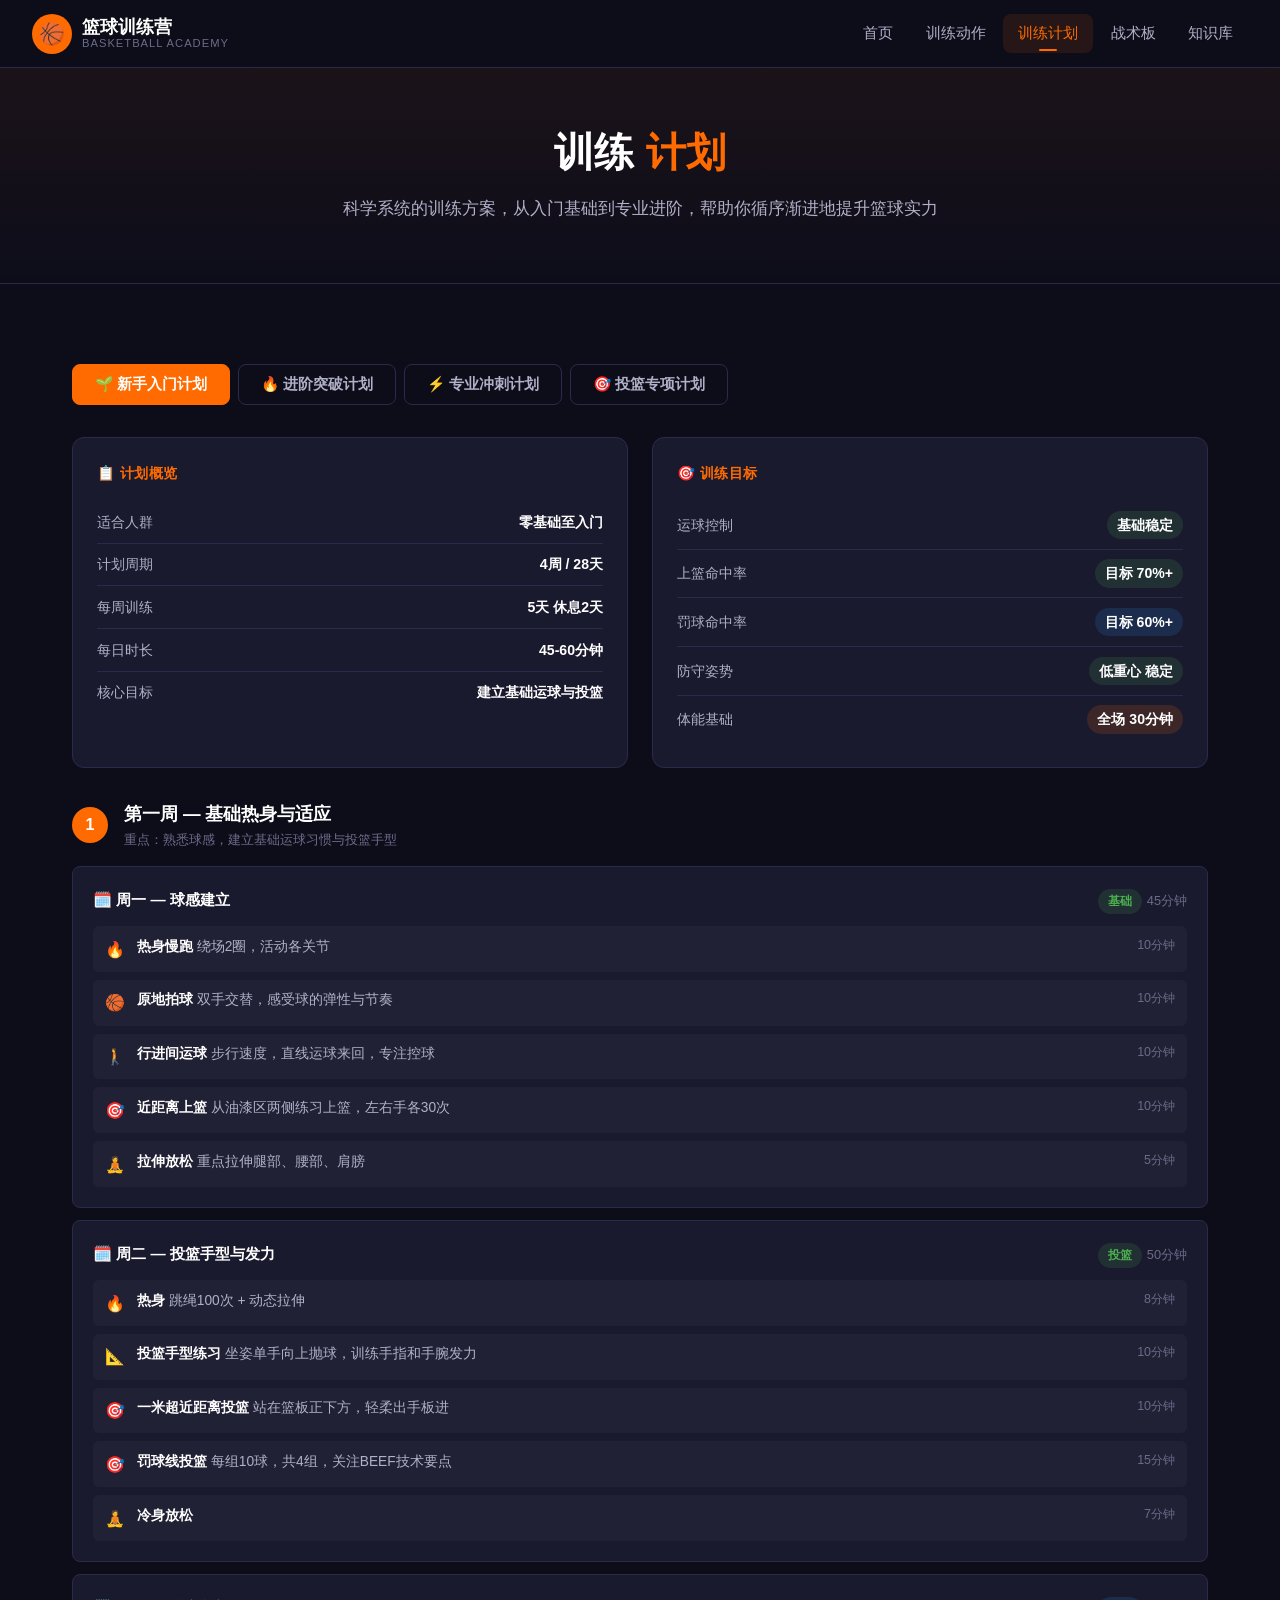
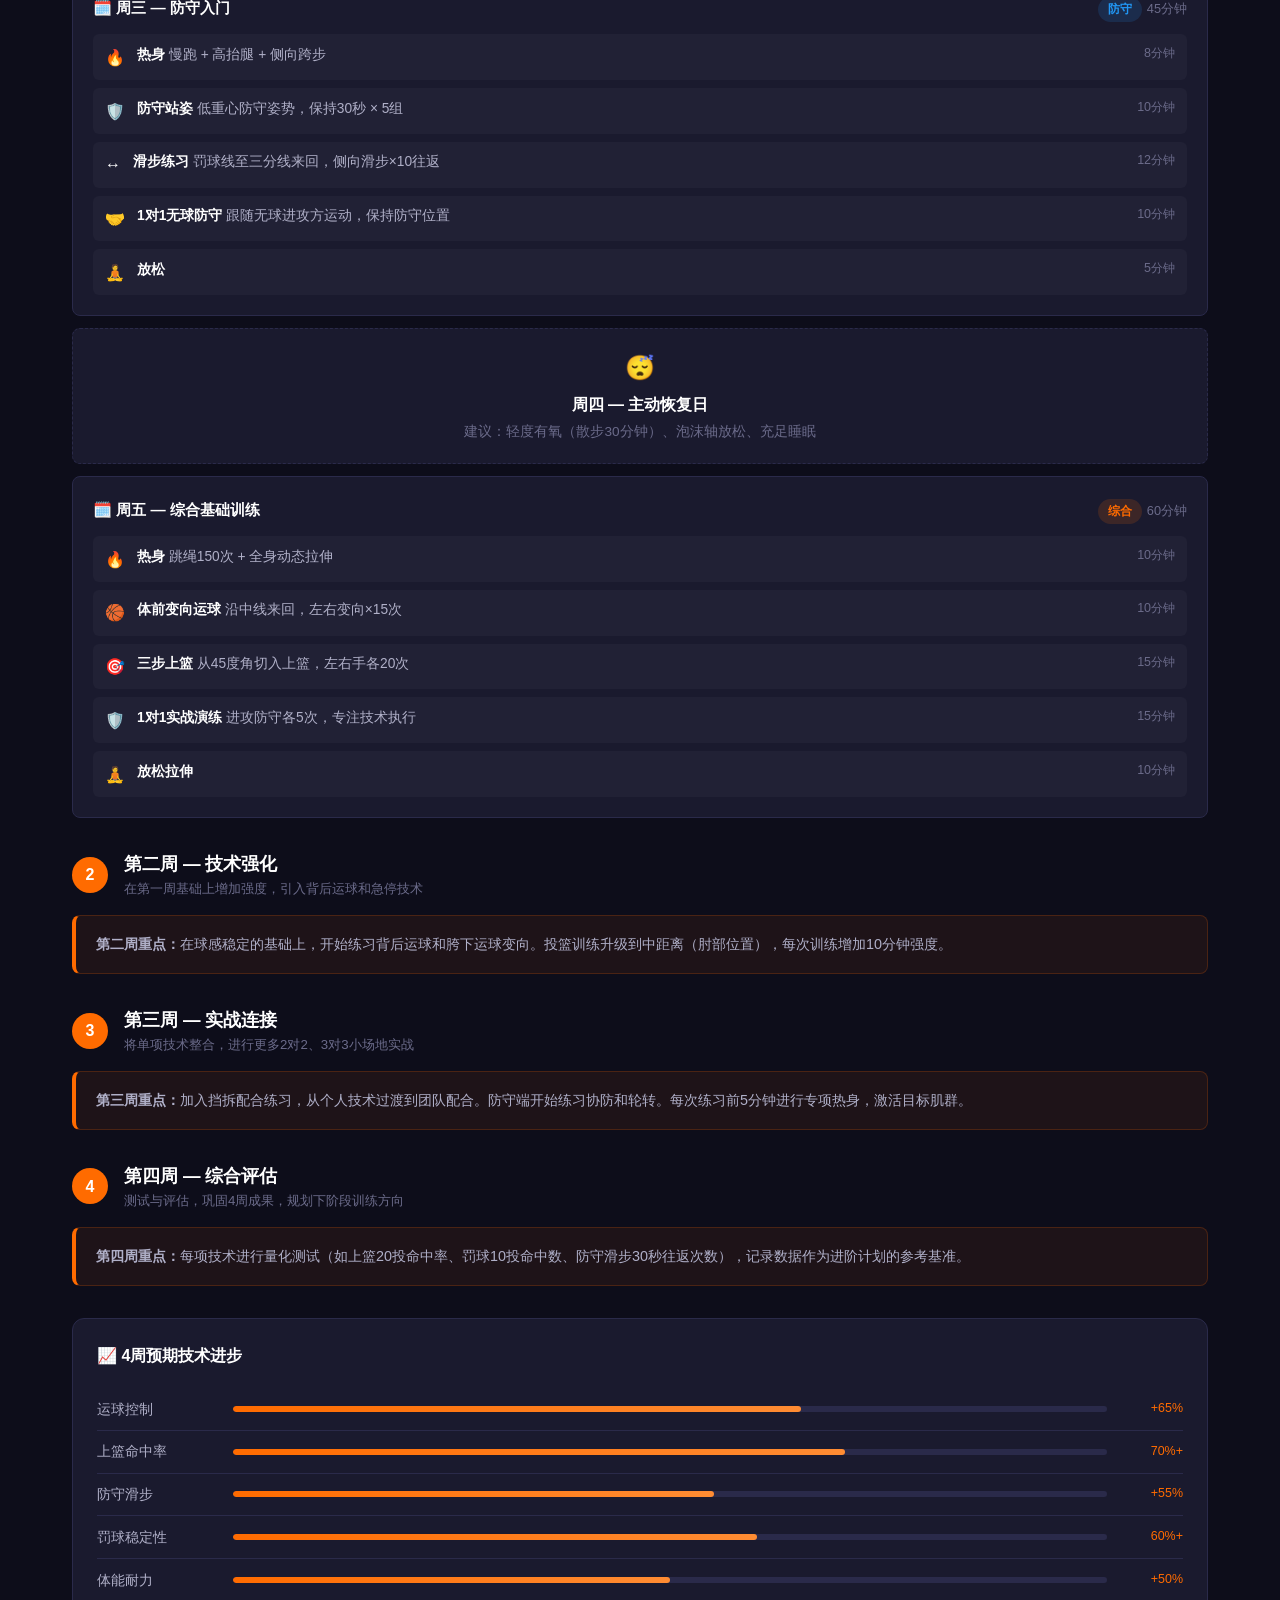
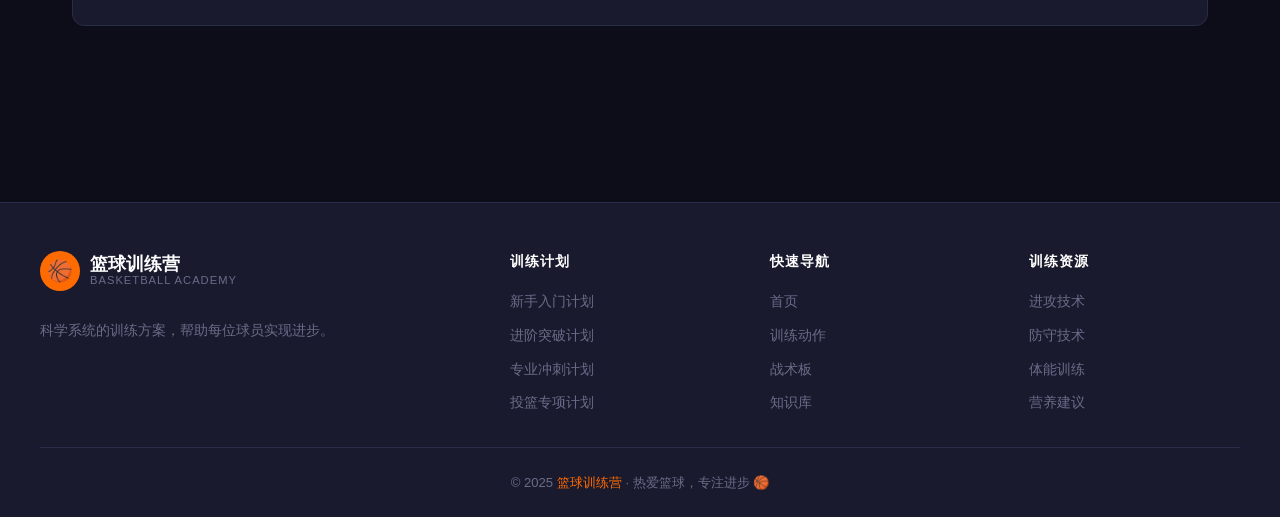
==== commit d84a90ec: "更新训练计划页面样式与内容结构" ====
--- a/plans.html
+++ b/plans.html
@@ -1,292 +1,578 @@
 <!DOCTYPE html>
 <html lang="zh-CN">
 <head>
-  <meta charset="UTF-8" />
-  <meta name="viewport" content="width=device-width, initial-scale=1.0" />
-  <title>训练计划 · 篮球训练营</title>
-  <link rel="stylesheet" href="css/style.css" />
+  <meta charset="UTF-8">
+  <meta name="viewport" content="width=device-width, initial-scale=1.0">
+  <title>训练计划 — 篮球训练营</title>
+  <link rel="stylesheet" href="css/style.css">
   <style>
-    .plan-grid { display:grid; grid-template-columns:repeat(auto-fill,minmax(340px,1fr)); gap:28px; }
-    .week-schedule { border-radius:var(--radius); overflow:hidden; border:1px solid var(--border); margin-top:48px; }
-    .week-schedule .ws-header { padding:18px 24px; background:var(--gradient-primary); display:flex; align-items:center; gap:12px; }
-    .week-schedule .ws-header h3 { font-size:1.1rem; font-weight:700; color:#fff; }
-    .ws-body { background:var(--bg-card); }
-    .ws-row { display:grid; grid-template-columns:90px 1fr; gap:0; border-bottom:1px solid var(--border); }
-    .ws-row:last-child { border-bottom:none; }
-    .ws-day { padding:16px 20px; background:var(--bg-card2); font-size:0.85rem; font-weight:700; color:var(--primary); display:flex; align-items:flex-start; border-right:1px solid var(--border); }
-    .ws-content { padding:16px 20px; font-size:0.87rem; color:var(--text-secondary); line-height:1.7; }
-    .intensity-bar { height:4px; border-radius:2px; margin-top:6px; }
-    .int-low { background:#2ecc71; width:33%; }
-    .int-mid { background:#f39c12; width:66%; }
-    .int-high { background:#e74c3c; width:100%; }
-    .int-rest { background:var(--border); width:100%; }
+    .plan-tabs {
+      display: flex; gap: 0.5rem; margin-bottom: 2rem; flex-wrap: wrap;
+    }
+    .plan-tab {
+      padding: 10px 22px; border-radius: var(--radius-sm);
+      font-size: 0.92rem; font-weight: 600; cursor: pointer;
+      border: 1.5px solid var(--border); color: var(--text-secondary);
+      background: transparent; transition: var(--transition);
+    }
+    .plan-tab:hover { border-color: var(--primary); color: var(--primary); }
+    .plan-tab.active { background: var(--primary); border-color: var(--primary); color: white; }
+
+    .plan-section { display: none; }
+    .plan-section.active { display: block; }
+
+    .plan-overview {
+      display: grid; grid-template-columns: 1fr 1fr; gap: 1.5rem; margin-bottom: 2rem;
+    }
+
+    .overview-box {
+      background: var(--bg-card); border: 1px solid var(--border);
+      border-radius: var(--radius); padding: 1.5rem;
+    }
+
+    .overview-box h4 { font-size: 0.9rem; color: var(--primary); font-weight: 700; margin-bottom: 1rem; text-transform: uppercase; letter-spacing: 0.5px; }
+
+    .overview-stat { display: flex; justify-content: space-between; align-items: center; padding: 0.6rem 0; border-bottom: 1px solid var(--border); }
+    .overview-stat:last-child { border-bottom: none; }
+    .overview-stat .label { font-size: 0.88rem; color: var(--text-secondary); }
+    .overview-stat .value { font-size: 0.88rem; font-weight: 700; color: var(--text-primary); }
+
+    .phase-header {
+      display: flex; align-items: center; gap: 1rem;
+      margin: 2rem 0 1rem;
+    }
+    .phase-num {
+      width: 36px; height: 36px; border-radius: 50%;
+      background: var(--primary); color: white;
+      display: flex; align-items: center; justify-content: center;
+      font-weight: 800; font-size: 1rem; flex-shrink: 0;
+    }
+    .phase-header h3 { font-size: 1.1rem; font-weight: 700; margin: 0; }
+    .phase-header p { font-size: 0.83rem; color: var(--text-muted); margin: 0; }
+
+    .day-card {
+      background: var(--bg-card); border: 1px solid var(--border);
+      border-radius: var(--radius-sm); padding: 1.25rem;
+      margin-bottom: 0.75rem; transition: var(--transition);
+    }
+    .day-card:hover { border-color: rgba(255,107,0,0.35); }
+
+    .day-header {
+      display: flex; align-items: center; justify-content: space-between;
+      margin-bottom: 0.75rem; flex-wrap: wrap; gap: 0.5rem;
+    }
+    .day-header .day-title { font-weight: 700; font-size: 0.95rem; }
+
+    .workout-list { display: flex; flex-direction: column; gap: 0.5rem; }
+    .workout-item {
+      display: flex; align-items: flex-start; gap: 0.75rem;
+      padding: 0.6rem 0.75rem;
+      background: rgba(255,255,255,0.03); border-radius: 6px;
+      font-size: 0.86rem;
+    }
+    .workout-icon { font-size: 1rem; flex-shrink: 0; margin-top: 1px; }
+    .workout-text { flex: 1; color: var(--text-secondary); }
+    .workout-text strong { color: var(--text-primary); }
+    .workout-duration { font-size: 0.78rem; color: var(--text-muted); white-space: nowrap; }
+
+    .rest-day {
+      background: var(--bg-card); border: 1px dashed var(--border);
+      border-radius: var(--radius-sm); padding: 1.25rem;
+      text-align: center; margin-bottom: 0.75rem;
+    }
+    .rest-day .rest-icon { font-size: 1.5rem; margin-bottom: 0.25rem; }
+    .rest-day p { font-size: 0.85rem; color: var(--text-muted); }
+
+    .progress-overview {
+      background: var(--bg-card); border: 1px solid var(--border);
+      border-radius: var(--radius); padding: 1.5rem; margin-bottom: 2rem;
+    }
+
+    .skill-row {
+      display: flex; align-items: center; gap: 1rem;
+      padding: 0.6rem 0; border-bottom: 1px solid var(--border);
+    }
+    .skill-row:last-child { border-bottom: none; }
+    .skill-name { min-width: 120px; font-size: 0.88rem; color: var(--text-secondary); }
+    .skill-bar { flex: 1; }
+    .skill-target { font-size: 0.78rem; color: var(--primary); min-width: 60px; text-align: right; }
+
+    @media (max-width: 768px) { .plan-overview { grid-template-columns: 1fr; } }
   </style>
 </head>
 <body>
-  <nav class="navbar">
-    <div class="navbar-inner">
-      <a href="index.html" class="navbar-logo">
-        <div class="ball-icon">🏀</div>
-        <span>篮球<span class="brand-text">训练营</span></span>
-      </a>
-      <div class="hamburger"><span></span><span></span><span></span></div>
-      <ul class="navbar-nav">
-        <li><a href="index.html">首页</a></li>
-        <li><a href="drills.html">训练动作</a></li>
-        <li><a href="plans.html">训练计划</a></li>
-        <li><a href="tactics.html">战术板</a></li>
-        <li><a href="knowledge.html">知识库</a></li>
-      </ul>
-      <a href="drills.html" class="navbar-cta">开始训练 →</a>
-    </div>
-  </nav>
-
-  <div class="page-wrapper">
-    <div class="page-hero">
-      <div class="container">
-        <div class="breadcrumb"><a href="index.html">首页</a><span class="sep">/</span><span>训练计划</span></div>
-        <h1>📋 训练<span class="highlight">计划</span></h1>
-        <p>科学系统的训练方案，从入门新手到专业球员，找到最适合你的训练节奏。</p>
-      </div>
-    </div>
-
-    <section class="section">
-      <div class="container">
-
-        <div class="filter-tabs">
-          <button class="filter-tab active" data-filter="all" data-target="#plans-grid">全部计划</button>
-          <button class="filter-tab" data-filter="beginner" data-target="#plans-grid">新手入门</button>
-          <button class="filter-tab" data-filter="intermediate" data-target="#plans-grid">进阶提升</button>
-          <button class="filter-tab" data-filter="advanced" data-target="#plans-grid">高水平</button>
-          <button class="filter-tab" data-filter="position" data-target="#plans-grid">位置专项</button>
-        </div>
-
-        <div class="plan-grid" id="plans-grid">
-
-          <div class="plan-card" data-category="beginner" data-searchable>
-            <div class="plan-header">
-              <div style="display:flex;align-items:center;gap:10px;margin-bottom:8px;">
-                <span class="badge badge-green">新手入门</span>
-                <span class="badge badge-gray">4周</span>
-              </div>
-              <div class="plan-title">🌱 篮球零基础入门计划</div>
-              <div class="plan-meta">
-                <span>⏱ 每次 60 分钟</span>
-                <span>📅 每周 3 次</span>
-                <span>🎯 适合完全零基础</span>
-              </div>
-            </div>
-            <div class="plan-body">
-              <div class="day-row"><div class="day-label">第1周</div><div class="day-content">基础运球（原地拍球、行进间运球）+ 投篮手型练习（无跳投，只练出手）</div></div>
-              <div class="day-row"><div class="day-label">第2周</div><div class="day-content">体前变向运球 + 定点跳投（罚球线）+ 滑步防守基础动作</div></div>
-              <div class="day-row"><div class="day-label">第3周</div><div class="day-content">三步上篮（左右手）+ 胸前传球对练 + 折返跑体能训练</div></div>
-              <div class="day-row"><div class="day-label">第4周</div><div class="day-content">1对1基础对抗 + 综合复习前三周内容 + 半场3对3比赛实践</div></div>
-            </div>
+
+<nav class="navbar">
+  <a href="index.html" class="nav-logo">
+    <div class="logo-icon">🏀</div>
+    <div class="logo-text">
+      <span class="site-name">篮球训练营</span>
+      <span class="site-sub">BASKETBALL ACADEMY</span>
+    </div>
+  </a>
+  <div class="nav-links">
+    <a href="index.html">首页</a>
+    <a href="drills.html">训练动作</a>
+    <a href="plans.html" class="active">训练计划</a>
+    <a href="tactics.html">战术板</a>
+    <a href="knowledge.html">知识库</a>
+  </div>
+  <button class="nav-toggle" aria-label="菜单">
+    <span></span><span></span><span></span>
+  </button>
+</nav>
+
+<div class="page-header">
+  <h1>训练 <span>计划</span></h1>
+  <p>科学系统的训练方案，从入门基础到专业进阶，帮助你循序渐进地提升篮球实力</p>
+</div>
+
+<section class="section">
+  <div class="container">
+
+    <!-- Plan Level Tabs -->
+    <div class="plan-tabs">
+      <button class="plan-tab active" onclick="switchPlan('beginner', this)">🌱 新手入门计划</button>
+      <button class="plan-tab" onclick="switchPlan('intermediate', this)">🔥 进阶突破计划</button>
+      <button class="plan-tab" onclick="switchPlan('advanced', this)">⚡ 专业冲刺计划</button>
+      <button class="plan-tab" onclick="switchPlan('shooting', this)">🎯 投篮专项计划</button>
+    </div>
+
+    <!-- Beginner Plan -->
+    <div id="plan-beginner" class="plan-section active">
+      <div class="plan-overview">
+        <div class="overview-box">
+          <h4>📋 计划概览</h4>
+          <div class="overview-stat"><span class="label">适合人群</span><span class="value">零基础至入门</span></div>
+          <div class="overview-stat"><span class="label">计划周期</span><span class="value">4周 / 28天</span></div>
+          <div class="overview-stat"><span class="label">每周训练</span><span class="value">5天 休息2天</span></div>
+          <div class="overview-stat"><span class="label">每日时长</span><span class="value">45-60分钟</span></div>
+          <div class="overview-stat"><span class="label">核心目标</span><span class="value">建立基础运球与投篮</span></div>
+        </div>
+        <div class="overview-box">
+          <h4>🎯 训练目标</h4>
+          <div class="overview-stat"><span class="label">运球控制</span><span class="value badge badge-success">基础稳定</span></div>
+          <div class="overview-stat"><span class="label">上篮命中率</span><span class="value badge badge-success">目标 70%+</span></div>
+          <div class="overview-stat"><span class="label">罚球命中率</span><span class="value badge badge-info">目标 60%+</span></div>
+          <div class="overview-stat"><span class="label">防守姿势</span><span class="value badge badge-success">低重心 稳定</span></div>
+          <div class="overview-stat"><span class="label">体能基础</span><span class="value badge badge-primary">全场 30分钟</span></div>
+        </div>
+      </div>
+
+      <!-- Week 1 -->
+      <div class="phase-header">
+        <div class="phase-num">1</div>
+        <div>
+          <h3>第一周 — 基础热身与适应</h3>
+          <p>重点：熟悉球感，建立基础运球习惯与投篮手型</p>
+        </div>
+      </div>
+
+      <div class="day-card animate-in">
+        <div class="day-header">
+          <span class="day-title">🗓️ 周一 — 球感建立</span>
+          <div><span class="badge badge-success">基础</span> <span style="font-size:0.8rem;color:var(--text-muted);">45分钟</span></div>
+        </div>
+        <div class="workout-list">
+          <div class="workout-item"><span class="workout-icon">🔥</span><div class="workout-text"><strong>热身慢跑</strong> 绕场2圈，活动各关节</div><span class="workout-duration">10分钟</span></div>
+          <div class="workout-item"><span class="workout-icon">🏀</span><div class="workout-text"><strong>原地拍球</strong> 双手交替，感受球的弹性与节奏</div><span class="workout-duration">10分钟</span></div>
+          <div class="workout-item"><span class="workout-icon">🚶</span><div class="workout-text"><strong>行进间运球</strong> 步行速度，直线运球来回，专注控球</div><span class="workout-duration">10分钟</span></div>
+          <div class="workout-item"><span class="workout-icon">🎯</span><div class="workout-text"><strong>近距离上篮</strong> 从油漆区两侧练习上篮，左右手各30次</div><span class="workout-duration">10分钟</span></div>
+          <div class="workout-item"><span class="workout-icon">🧘</span><div class="workout-text"><strong>拉伸放松</strong> 重点拉伸腿部、腰部、肩膀</div><span class="workout-duration">5分钟</span></div>
+        </div>
+      </div>
+
+      <div class="day-card animate-in">
+        <div class="day-header">
+          <span class="day-title">🗓️ 周二 — 投篮手型与发力</span>
+          <div><span class="badge badge-success">投篮</span> <span style="font-size:0.8rem;color:var(--text-muted);">50分钟</span></div>
+        </div>
+        <div class="workout-list">
+          <div class="workout-item"><span class="workout-icon">🔥</span><div class="workout-text"><strong>热身</strong> 跳绳100次 + 动态拉伸</div><span class="workout-duration">8分钟</span></div>
+          <div class="workout-item"><span class="workout-icon">📐</span><div class="workout-text"><strong>投篮手型练习</strong> 坐姿单手向上抛球，训练手指和手腕发力</div><span class="workout-duration">10分钟</span></div>
+          <div class="workout-item"><span class="workout-icon">🎯</span><div class="workout-text"><strong>一米超近距离投篮</strong> 站在篮板正下方，轻柔出手板进</div><span class="workout-duration">10分钟</span></div>
+          <div class="workout-item"><span class="workout-icon">🎯</span><div class="workout-text"><strong>罚球线投篮</strong> 每组10球，共4组，关注BEEF技术要点</div><span class="workout-duration">15分钟</span></div>
+          <div class="workout-item"><span class="workout-icon">🧘</span><div class="workout-text"><strong>冷身放松</strong></div><span class="workout-duration">7分钟</span></div>
+        </div>
+      </div>
+
+      <div class="day-card animate-in">
+        <div class="day-header">
+          <span class="day-title">🗓️ 周三 — 防守入门</span>
+          <div><span class="badge badge-info">防守</span> <span style="font-size:0.8rem;color:var(--text-muted);">45分钟</span></div>
+        </div>
+        <div class="workout-list">
+          <div class="workout-item"><span class="workout-icon">🔥</span><div class="workout-text"><strong>热身</strong> 慢跑 + 高抬腿 + 侧向跨步</div><span class="workout-duration">8分钟</span></div>
+          <div class="workout-item"><span class="workout-icon">🛡️</span><div class="workout-text"><strong>防守站姿</strong> 低重心防守姿势，保持30秒 × 5组</div><span class="workout-duration">10分钟</span></div>
+          <div class="workout-item"><span class="workout-icon">↔️</span><div class="workout-text"><strong>滑步练习</strong> 罚球线至三分线来回，侧向滑步×10往返</div><span class="workout-duration">12分钟</span></div>
+          <div class="workout-item"><span class="workout-icon">🤝</span><div class="workout-text"><strong>1对1无球防守</strong> 跟随无球进攻方运动，保持防守位置</div><span class="workout-duration">10分钟</span></div>
+          <div class="workout-item"><span class="workout-icon">🧘</span><div class="workout-text"><strong>放松</strong></div><span class="workout-duration">5分钟</span></div>
+        </div>
+      </div>
+
+      <div class="rest-day animate-in">
+        <div class="rest-icon">😴</div>
+        <div style="font-weight:700;margin-bottom:0.25rem;">周四 — 主动恢复日</div>
+        <p>建议：轻度有氧（散步30分钟）、泡沫轴放松、充足睡眠</p>
+      </div>
+
+      <div class="day-card animate-in">
+        <div class="day-header">
+          <span class="day-title">🗓️ 周五 — 综合基础训练</span>
+          <div><span class="badge badge-primary">综合</span> <span style="font-size:0.8rem;color:var(--text-muted);">60分钟</span></div>
+        </div>
+        <div class="workout-list">
+          <div class="workout-item"><span class="workout-icon">🔥</span><div class="workout-text"><strong>热身</strong> 跳绳150次 + 全身动态拉伸</div><span class="workout-duration">10分钟</span></div>
+          <div class="workout-item"><span class="workout-icon">🏀</span><div class="workout-text"><strong>体前变向运球</strong> 沿中线来回，左右变向×15次</div><span class="workout-duration">10分钟</span></div>
+          <div class="workout-item"><span class="workout-icon">🎯</span><div class="workout-text"><strong>三步上篮</strong> 从45度角切入上篮，左右手各20次</div><span class="workout-duration">15分钟</span></div>
+          <div class="workout-item"><span class="workout-icon">🛡️</span><div class="workout-text"><strong>1对1实战演练</strong> 进攻防守各5次，专注技术执行</div><span class="workout-duration">15分钟</span></div>
+          <div class="workout-item"><span class="workout-icon">🧘</span><div class="workout-text"><strong>放松拉伸</strong></div><span class="workout-duration">10分钟</span></div>
+        </div>
+      </div>
+
+      <!-- Week 2-4 Summary -->
+      <div class="phase-header">
+        <div class="phase-num">2</div>
+        <div>
+          <h3>第二周 — 技术强化</h3>
+          <p>在第一周基础上增加强度，引入背后运球和急停技术</p>
+        </div>
+      </div>
+
+      <div class="tip-box animate-in">
+        <strong>第二周重点：</strong>在球感稳定的基础上，开始练习背后运球和胯下运球变向。投篮训练升级到中距离（肘部位置），每次训练增加10分钟强度。
+      </div>
+
+      <div class="phase-header">
+        <div class="phase-num">3</div>
+        <div>
+          <h3>第三周 — 实战连接</h3>
+          <p>将单项技术整合，进行更多2对2、3对3小场地实战</p>
+        </div>
+      </div>
+
+      <div class="tip-box animate-in">
+        <strong>第三周重点：</strong>加入挡拆配合练习，从个人技术过渡到团队配合。防守端开始练习协防和轮转。每次练习前5分钟进行专项热身，激活目标肌群。
+      </div>
+
+      <div class="phase-header">
+        <div class="phase-num">4</div>
+        <div>
+          <h3>第四周 — 综合评估</h3>
+          <p>测试与评估，巩固4周成果，规划下阶段训练方向</p>
+        </div>
+      </div>
+
+      <div class="tip-box animate-in">
+        <strong>第四周重点：</strong>每项技术进行量化测试（如上篮20投命中率、罚球10投命中数、防守滑步30秒往返次数），记录数据作为进阶计划的参考基准。
+      </div>
+
+      <!-- Skills Progress -->
+      <div class="progress-overview animate-in" style="margin-top:2rem;">
+        <h4 style="font-weight:700;margin-bottom:1.25rem;">📈 4周预期技术进步</h4>
+        <div class="skill-row">
+          <span class="skill-name">运球控制</span>
+          <div class="skill-bar"><div class="progress-bar"><div class="progress-fill" data-width="65%" style="width:0%"></div></div></div>
+          <span class="skill-target">+65%</span>
+        </div>
+        <div class="skill-row">
+          <span class="skill-name">上篮命中率</span>
+          <div class="skill-bar"><div class="progress-bar"><div class="progress-fill" data-width="70%" style="width:0%"></div></div></div>
+          <span class="skill-target">70%+</span>
+        </div>
+        <div class="skill-row">
+          <span class="skill-name">防守滑步</span>
+          <div class="skill-bar"><div class="progress-bar"><div class="progress-fill" data-width="55%" style="width:0%"></div></div></div>
+          <span class="skill-target">+55%</span>
+        </div>
+        <div class="skill-row">
+          <span class="skill-name">罚球稳定性</span>
+          <div class="skill-bar"><div class="progress-bar"><div class="progress-fill" data-width="60%" style="width:0%"></div></div></div>
+          <span class="skill-target">60%+</span>
+        </div>
+        <div class="skill-row">
+          <span class="skill-name">体能耐力</span>
+          <div class="skill-bar"><div class="progress-bar"><div class="progress-fill" data-width="50%" style="width:0%"></div></div></div>
+          <span class="skill-target">+50%</span>
+        </div>
+      </div>
+    </div>
+
+    <!-- Intermediate Plan -->
+    <div id="plan-intermediate" class="plan-section">
+      <div class="plan-overview">
+        <div class="overview-box">
+          <h4>📋 计划概览</h4>
+          <div class="overview-stat"><span class="label">适合人群</span><span class="value">有一定基础球员</span></div>
+          <div class="overview-stat"><span class="label">计划周期</span><span class="value">6周 / 42天</span></div>
+          <div class="overview-stat"><span class="label">每周训练</span><span class="value">5-6天</span></div>
+          <div class="overview-stat"><span class="label">每日时长</span><span class="value">60-90分钟</span></div>
+          <div class="overview-stat"><span class="label">核心目标</span><span class="value">突破+投篮+防守系统化</span></div>
+        </div>
+        <div class="overview-box">
+          <h4>🎯 训练目标</h4>
+          <div class="overview-stat"><span class="label">中距离命中率</span><span class="value badge badge-info">目标 45%+</span></div>
+          <div class="overview-stat"><span class="label">三分球命中率</span><span class="value badge badge-info">目标 33%+</span></div>
+          <div class="overview-stat"><span class="label">1对1突破成功率</span><span class="value badge badge-success">目标 50%+</span></div>
+          <div class="overview-stat"><span class="label">挡拆配合执行</span><span class="value badge badge-primary">基础熟练</span></div>
+          <div class="overview-stat"><span class="label">全场对抗时长</span><span class="value badge badge-gold">40分钟不掉水平</span></div>
+        </div>
+      </div>
+
+      <div class="phase-header">
+        <div class="phase-num">A</div>
+        <div>
+          <h3>进阶核心训练日</h3>
+          <p>以高强度、高重复次数的技术训练为主</p>
+        </div>
+      </div>
+
+      <div class="day-card animate-in">
+        <div class="day-header">
+          <span class="day-title">🏀 进攻日（含挡拆）</span>
+          <div><span class="badge badge-primary">进攻</span> <span style="font-size:0.8rem;color:var(--text-muted);">75分钟</span></div>
+        </div>
+        <div class="workout-list">
+          <div class="workout-item"><span class="workout-icon">🔥</span><div class="workout-text"><strong>动态热身</strong> 5分钟慢跑 + 带球移动 + 各方向接球练习</div><span class="workout-duration">12分钟</span></div>
+          <div class="workout-item"><span class="workout-icon">🏀</span><div class="workout-text"><strong>变速运球训练</strong> 背后、体前、胯下变向组合，2人1球追逐模式</div><span class="workout-duration">15分钟</span></div>
+          <div class="workout-item"><span class="workout-icon">⚡</span><div class="workout-text"><strong>挡拆配合2对2</strong> 持球人+掩护人 vs 2防守，练习下顺和上提选择</div><span class="workout-duration">20分钟</span></div>
+          <div class="workout-item"><span class="workout-icon">🎯</span><div class="workout-text"><strong>接球急停投篮</strong> 从不同位置接球后一拍出手，5个位置×8球</div><span class="workout-duration">18分钟</span></div>
+          <div class="workout-item"><span class="workout-icon">🧘</span><div class="workout-text"><strong>放松 + 核心训练</strong> 平板支撑2组 × 60秒</div><span class="workout-duration">10分钟</span></div>
+        </div>
+      </div>
+
+      <div class="day-card animate-in">
+        <div class="day-header">
+          <span class="day-title">🛡️ 防守专项日</span>
+          <div><span class="badge badge-info">防守</span> <span style="font-size:0.8rem;color:var(--text-muted);">70分钟</span></div>
+        </div>
+        <div class="workout-list">
+          <div class="workout-item"><span class="workout-icon">🔥</span><div class="workout-text"><strong>防守专项热身</strong> 滑步热身 + 高强度侧向跑</div><span class="workout-duration">10分钟</span></div>
+          <div class="workout-item"><span class="workout-icon">🛡️</span><div class="workout-text"><strong>全场一对一防守</strong> 被动防守全场持球人，专注脚步和位置</div><span class="workout-duration">20分钟</span></div>
+          <div class="workout-item"><span class="workout-icon">🔄</span><div class="workout-text"><strong>防挡拆实战演练</strong> 绕过掩护 vs 换防，2种防法各练15次</div><span class="workout-duration">20分钟</span></div>
+          <div class="workout-item"><span class="workout-icon">💪</span><div class="workout-text"><strong>防守体能冲刺</strong> 全场冲刺×6 + 侧滑步×6，模拟比赛节奏</div><span class="workout-duration">15分钟</span></div>
+          <div class="workout-item"><span class="workout-icon">🧘</span><div class="workout-text"><strong>恢复拉伸</strong></div><span class="workout-duration">5分钟</span></div>
+        </div>
+      </div>
+
+      <div class="info-box animate-in" style="margin-top:1.5rem;">
+        <strong>💡 进阶计划关键原则：</strong> 每3周进行一次"减量周"，训练量降至正常的60%，让身体充分恢复适应。避免持续高强度造成积累性疲劳和运动伤害。
+      </div>
+    </div>
+
+    <!-- Advanced Plan -->
+    <div id="plan-advanced" class="plan-section">
+      <div class="plan-overview">
+        <div class="overview-box">
+          <h4>📋 计划概览</h4>
+          <div class="overview-stat"><span class="label">适合人群</span><span class="value">有较强基础球员</span></div>
+          <div class="overview-stat"><span class="label">计划周期</span><span class="value">8周 / 56天</span></div>
+          <div class="overview-stat"><span class="label">每周训练</span><span class="value">6天 休息1天</span></div>
+          <div class="overview-stat"><span class="label">每日时长</span><span class="value">90-120分钟</span></div>
+          <div class="overview-stat"><span class="label">核心目标</span><span class="value">全面提升冲击高水平赛事</span></div>
+        </div>
+        <div class="overview-box">
+          <h4>🎯 训练目标</h4>
+          <div class="overview-stat"><span class="label">三分球命中率</span><span class="value badge badge-gold">目标 38%+</span></div>
+          <div class="overview-stat"><span class="label">进攻效率</span><span class="value badge badge-gold">TS% 55%+</span></div>
+          <div class="overview-stat"><span class="label">防守评分</span><span class="value badge badge-success">低对手eFG%</span></div>
+          <div class="overview-stat"><span class="label">体能水平</span><span class="value badge badge-primary">全场5对5不降速</span></div>
+          <div class="overview-stat"><span class="label">球队配合</span><span class="value badge badge-info">高级战术执行</span></div>
+        </div>
+      </div>
+
+      <div class="phase-header">
+        <div class="phase-num">1</div>
+        <div>
+          <h3>第1-2周 — 力量与爆发力基础</h3>
+          <p>结合力量训练与球场技术，提升身体对抗能力</p>
+        </div>
+      </div>
+
+      <div class="day-card animate-in">
+        <div class="day-header">
+          <span class="day-title">💪 力量+球技双修日</span>
+          <div><span class="badge badge-gold">专业</span> <span style="font-size:0.8rem;color:var(--text-muted);">110分钟</span></div>
+        </div>
+        <div class="workout-list">
+          <div class="workout-item"><span class="workout-icon">🔥</span><div class="workout-text"><strong>全身动态热身</strong> 泡沫轴放松 + 激活训练 + 动态拉伸</div><span class="workout-duration">15分钟</span></div>
+          <div class="workout-item"><span class="workout-icon">💪</span><div class="workout-text"><strong>力量训练</strong> 深蹲3×8、箱跳3×6、卧推3×10、核心反旋转练习</div><span class="workout-duration">30分钟</span></div>
+          <div class="workout-item"><span class="workout-icon">🏀</span><div class="workout-text"><strong>爆发力运球</strong> 全速变向组合、双球训练、背身单打</div><span class="workout-duration">25分钟</span></div>
+          <div class="workout-item"><span class="workout-icon">🎯</span><div class="workout-text"><strong>高难度投篮</strong> 移动中接球投、后仰跳投、干扰下出手</div><span class="workout-duration">25分钟</span></div>
+          <div class="workout-item"><span class="workout-icon">🧘</span><div class="workout-text"><strong>全身放松</strong> 拉伸 + 冷身有氧</div><span class="workout-duration">15分钟</span></div>
+        </div>
+      </div>
+
+      <div class="phase-header">
+        <div class="phase-num">2</div>
+        <div>
+          <h3>第3-5周 — 技术精进与实战</h3>
+          <p>高强度5对5实战结合高阶技术训练</p>
+        </div>
+      </div>
+
+      <div class="tip-box animate-in">
+        <strong>核心训练内容：</strong>全场5对5对抗（60分钟）+ 赛后针对性技术改进（30分钟）。重点改善比赛中暴露的技术弱点，观看录像进行自我分析。
+      </div>
+
+      <div class="phase-header">
+        <div class="phase-num">3</div>
+        <div>
+          <h3>第6-8周 — 赛前冲刺</h3>
+          <p>模拟比赛环境，调整心理状态，达到竞技巅峰</p>
+        </div>
+      </div>
+
+      <div class="tip-box animate-in">
+        <strong>冲刺阶段重点：</strong>最后2周适当减少训练量（降至75%），专注于模拟对手分析和战术演练。保证充足睡眠（8小时以上），优化营养摄入，维持最佳竞技状态。
+      </div>
+    </div>
+
+    <!-- Shooting Specialist Plan -->
+    <div id="plan-shooting" class="plan-section">
+      <div class="plan-overview">
+        <div class="overview-box">
+          <h4>📋 计划概览</h4>
+          <div class="overview-stat"><span class="label">适合人群</span><span class="value">所有投篮爱好者</span></div>
+          <div class="overview-stat"><span class="label">计划周期</span><span class="value">4周 专项提升</span></div>
+          <div class="overview-stat"><span class="label">每周投篮量</span><span class="value">500+ 出手</span></div>
+          <div class="overview-stat"><span class="label">覆盖区域</span><span class="value">全场11个得分位置</span></div>
+          <div class="overview-stat"><span class="label">核心目标</span><span class="value">建立稳定的射手技术</span></div>
+        </div>
+        <div class="overview-box">
+          <h4>🎯 投篮目标</h4>
+          <div class="overview-stat"><span class="label">罚球</span><span class="value badge badge-gold">80%+ 命中率</span></div>
+          <div class="overview-stat"><span class="label">中距离</span><span class="value badge badge-info">50%+ 命中率</span></div>
+          <div class="overview-stat"><span class="label">三分球</span><span class="value badge badge-primary">35%+ 命中率</span></div>
+          <div class="overview-stat"><span class="label">移动投篮</span><span class="value badge badge-success">45%+ 命中率</span></div>
+          <div class="overview-stat"><span class="label">接球即投</span><span class="value badge badge-success">40%+ 命中率</span></div>
+        </div>
+      </div>
+
+      <div class="phase-header">
+        <div class="phase-num">★</div>
+        <div>
+          <h3>每日标准投篮训练方案</h3>
+          <p>5个区域系统轮转，每区域坚持进5球再移动（"Mikan Drill"变体）</p>
+        </div>
+      </div>
+
+      <div class="day-card animate-in">
+        <div class="day-header">
+          <span class="day-title">🎯 标准投篮训练日</span>
+          <div><span class="badge badge-gold">投篮专项</span> <span style="font-size:0.8rem;color:var(--text-muted);">60分钟</span></div>
+        </div>
+        <div class="workout-list">
+          <div class="workout-item"><span class="workout-icon">🎯</span><div class="workout-text"><strong>上篮热身</strong> 两侧45度各50次板进上篮，左右手轮换</div><span class="workout-duration">10分钟</span></div>
+          <div class="workout-item"><span class="workout-icon">📐</span><div class="workout-text"><strong>中距离定点</strong> 油漆区两肘、45度各位置定点投篮，每点5球</div><span class="workout-duration">15分钟</span></div>
+          <div class="workout-item"><span class="workout-icon">🏃</span><div class="workout-text"><strong>接球出手</strong> 搭档传球、自抛接球出手，模拟比赛接球节奏</div><span class="workout-duration">12分钟</span></div>
+          <div class="workout-item"><span class="workout-icon">🌐</span><div class="workout-text"><strong>三分线环形练习</strong> 5个位置顺序轮转，每位置投3球然后移动</div><span class="workout-duration">15分钟</span></div>
+          <div class="workout-item"><span class="workout-icon">🏆</span><div class="workout-text"><strong>挑战赛结束</strong> "21分赛"：移动中投篮，进一球得1分，罚球得2分</div><span class="workout-duration">8分钟</span></div>
+        </div>
+      </div>
+
+      <div class="info-box animate-in" style="margin-top:1.5rem;">
+        <strong>💡 投篮训练黄金法则：</strong>质量优先于数量。100次精心练习好过1000次随意出手。每次投篮前要有完整的例行准备动作（站位、瞄准、呼吸），投篮后关注手感与弧度，及时调整。
+      </div>
+
+      <div class="progress-overview animate-in" style="margin-top:1.5rem;">
+        <h4 style="font-weight:700;margin-bottom:1.25rem;">📊 4周投篮进步追踪</h4>
+        <div class="skill-row">
+          <span class="skill-name">罚球命中率</span>
+          <div class="skill-bar"><div class="progress-bar"><div class="progress-fill" data-width="80%" style="width:0%"></div></div></div>
+          <span class="skill-target">80%</span>
+        </div>
+        <div class="skill-row">
+          <span class="skill-name">中距离命中率</span>
+          <div class="skill-bar"><div class="progress-bar"><div class="progress-fill" data-width="50%" style="width:0%"></div></div></div>
+          <span class="skill-target">50%</span>
+        </div>
+        <div class="skill-row">
+          <span class="skill-name">三分命中率</span>
+          <div class="skill-bar"><div class="progress-bar"><div class="progress-fill" data-width="35%" style="width:0%"></div></div></div>
+          <span class="skill-target">35%</span>
+        </div>
+        <div class="skill-row">
+          <span class="skill-name">接球即投效率</span>
+          <div class="skill-bar"><div class="progress-bar"><div class="progress-fill" data-width="40%" style="width:0%"></div></div></div>
+          <span class="skill-target">40%</span>
+        </div>
+        <div class="skill-row">
+          <span class="skill-name">出手速度改善</span>
+          <div class="skill-bar"><div class="progress-bar"><div class="progress-fill" data-width="60%" style="width:0%"></div></div></div>
+          <span class="skill-target">-20%时间</span>
+        </div>
+      </div>
+    </div>
+
+  </div>
+</section>
+
+<footer class="footer">
+  <div class="footer-inner">
+    <div class="footer-grid">
+      <div class="footer-brand">
+        <a href="index.html" class="nav-logo" style="display:inline-flex;margin-bottom:1rem;">
+          <div class="logo-icon">🏀</div>
+          <div class="logo-text">
+            <span class="site-name">篮球训练营</span>
+            <span class="site-sub">BASKETBALL ACADEMY</span>
           </div>
-
-          <div class="plan-card" data-category="intermediate" data-searchable>
-            <div class="plan-header">
-              <div style="display:flex;align-items:center;gap:10px;margin-bottom:8px;">
-                <span class="badge badge-blue">进阶提升</span>
-                <span class="badge badge-gray">8周</span>
-              </div>
-              <div class="plan-title">⚡ 进阶综合能力提升计划</div>
-              <div class="plan-meta">
-                <span>⏱ 每次 90 分钟</span>
-                <span>📅 每周 4 次</span>
-                <span>🎯 有基础者</span>
-              </div>
-            </div>
-            <div class="plan-body">
-              <div class="day-row"><div class="day-label">第1-2周</div><div class="day-content">高阶运球组合（胯下+背后+转身）+ 急停跳投 + 1对1防守对抗</div></div>
-              <div class="day-row"><div class="day-label">第3-4周</div><div class="day-content">后撤步训练 + 挡拆配合跑位 + 二打一快攻模拟</div></div>
-              <div class="day-row"><div class="day-label">第5-6周</div><div class="day-content">三分球专项（弧顶、45°、底角）+ 无球跑位 + 区域联防破解</div></div>
-              <div class="day-row"><div class="day-label">第7-8周</div><div class="day-content">综合技术融合训练 + 5对5全场对抗 + 针对弱项强化</div></div>
-            </div>
-          </div>
-
-          <div class="plan-card" data-category="advanced" data-searchable>
-            <div class="plan-header">
-              <div style="display:flex;align-items:center;gap:10px;margin-bottom:8px;">
-                <span class="badge badge-primary">高水平</span>
-                <span class="badge badge-gray">12周</span>
-              </div>
-              <div class="plan-title">🏆 赛季前准备训练计划</div>
-              <div class="plan-meta">
-                <span>⏱ 每次 120 分钟</span>
-                <span>📅 每周 5 次</span>
-                <span>🎯 竞技水平球员</span>
-              </div>
-            </div>
-            <div class="plan-body">
-              <div class="day-row"><div class="day-label">第1-3周</div><div class="day-content">体能基础强化（力量+有氧），重点提升腿部爆发力与核心稳定性</div></div>
-              <div class="day-row"><div class="day-label">第4-6周</div><div class="day-content">技术精细化（投篮机制、传球视野），全场对抗模拟比赛</div></div>
-              <div class="day-row"><div class="day-label">第7-9周</div><div class="day-content">战术体系灌输（本队进攻战术、防守轮转），专项位置练习</div></div>
-              <div class="day-row"><div class="day-label">第10-12周</div><div class="day-content">高强度模拟比赛 + 心理状态调节 + 赛前减量，保证体能巅峰</div></div>
-            </div>
-          </div>
-
-          <div class="plan-card" data-category="position" data-searchable>
-            <div class="plan-header">
-              <div style="display:flex;align-items:center;gap:10px;margin-bottom:8px;">
-                <span class="badge badge-gray">位置专项</span>
-                <span class="badge badge-gray">6周</span>
-              </div>
-              <div class="plan-title">🎮 控球后卫专项训练</div>
-              <div class="plan-meta">
-                <span>⏱ 每次 90 分钟</span>
-                <span>📅 每周 4 次</span>
-                <span>🎯 PG 位置球员</span>
-              </div>
-            </div>
-            <div class="plan-body">
-              <div class="day-row"><div class="day-label">运球</div><div class="day-content">全套高阶变向运球（胯下/背后/转身组合）+ 限速区低头运球训练</div></div>
-              <div class="day-row"><div class="day-label">传球</div><div class="day-content">无看传球 + 突破分球 + 挡拆后的传球选择训练</div></div>
-              <div class="day-row"><div class="day-label">得分</div><div class="day-content">挡拆后弹跳投篮 + 中远距离急停跳投 + 欧洲步上篮</div></div>
-              <div class="day-row"><div class="day-label">战术</div><div class="day-content">组织进攻节奏控制 + 全队快攻发动 + 末节比赛管理能力</div></div>
-            </div>
-          </div>
-
-          <div class="plan-card" data-category="position" data-searchable>
-            <div class="plan-header">
-              <div style="display:flex;align-items:center;gap:10px;margin-bottom:8px;">
-                <span class="badge badge-gray">位置专项</span>
-                <span class="badge badge-gray">6周</span>
-              </div>
-              <div class="plan-title">🗼 中锋专项训练</div>
-              <div class="plan-meta">
-                <span>⏱ 每次 90 分钟</span>
-                <span>📅 每周 4 次</span>
-                <span>🎯 C / PF 位置球员</span>
-              </div>
-            </div>
-            <div class="plan-body">
-              <div class="day-row"><div class="day-label">低位</div><div class="day-content">低位单打技术（背身勾手、转身强攻）+ 脚步步法梦幻步练习</div></div>
-              <div class="day-row"><div class="day-label">篮板</div><div class="day-content">Box Out 卡位技术 + 进攻篮板二次进攻 + 高点抢球爆发力</div></div>
-              <div class="day-row"><div class="day-label">防守</div><div class="day-content">封盖时机判断 + 协防补防站位 + 拆挡还原防守移动</div></div>
-              <div class="day-row"><div class="day-label">策应</div><div class="day-content">高位掩护技术 + 挡拆后的滚动与弹出选择 + 短传配合</div></div>
-            </div>
-          </div>
-
-          <div class="plan-card" data-category="beginner" data-searchable>
-            <div class="plan-header">
-              <div style="display:flex;align-items:center;gap:10px;margin-bottom:8px;">
-                <span class="badge badge-green">新手入门</span>
-                <span class="badge badge-gray">2周</span>
-              </div>
-              <div class="plan-title">💪 投篮专项提升计划</div>
-              <div class="plan-meta">
-                <span>⏱ 每次 45 分钟</span>
-                <span>📅 每天</span>
-                <span>🎯 改善投篮命中率</span>
-              </div>
-            </div>
-            <div class="plan-body">
-              <div class="day-row"><div class="day-label">每日</div><div class="day-content">200次定点投篮（5个点各40次：底角、45°、弧顶），重心感受慢速练习</div></div>
-              <div class="day-row"><div class="day-label">隔天</div><div class="day-content">接球即投练习（有人传球）+ 运球急停跳投 + 三分线外定点尝试</div></div>
-              <div class="day-row"><div class="day-label">记录</div><div class="day-content">每次训练记录各点命中率，对比进步曲线，找到自己的强弱点</div></div>
-            </div>
-          </div>
-
-        </div>
-
-        <!-- Weekly template -->
-        <div class="week-schedule fade-in">
-          <div class="ws-header">
-            <span style="font-size:1.4rem;">📅</span>
-            <h3>通用周训练模板（进阶级别参考）</h3>
-          </div>
-          <div class="ws-body">
-            <div class="ws-row">
-              <div class="ws-day">周一</div>
-              <div class="ws-content">
-                <strong>投篮 + 运球技术日</strong><br/>
-                热身 10min → 运球技术组合 20min → 定点跳投 200次 → 拉伸 10min
-                <div class="intensity-bar int-mid"></div>
-              </div>
-            </div>
-            <div class="ws-row">
-              <div class="ws-day">周二</div>
-              <div class="ws-content">
-                <strong>体能 + 防守日</strong><br/>
-                热身 10min → 折返跑 4组 → 滑步防守训练 25min → 核心力量 15min
-                <div class="intensity-bar int-high"></div>
-              </div>
-            </div>
-            <div class="ws-row">
-              <div class="ws-day">周三</div>
-              <div class="ws-content">
-                <strong>主动恢复日</strong><br/>
-                瑜伽或轻度拉伸 30min，低强度原地运球，关注身体恢复状态
-                <div class="intensity-bar int-rest"></div>
-              </div>
-            </div>
-            <div class="ws-row">
-              <div class="ws-day">周四</div>
-              <div class="ws-content">
-                <strong>技术对抗日</strong><br/>
-                热身 10min → 1对1对抗训练 30min → 挡拆配合演练 20min → 拉伸
-                <div class="intensity-bar int-high"></div>
-              </div>
-            </div>
-            <div class="ws-row">
-              <div class="ws-day">周五</div>
-              <div class="ws-content">
-                <strong>投篮专项日</strong><br/>
-                热身 10min → 三分专项训练 30min → 中距离急停跳投 → 罚球 50次
-                <div class="intensity-bar int-mid"></div>
-              </div>
-            </div>
-            <div class="ws-row">
-              <div class="ws-day">周六</div>
-              <div class="ws-content">
-                <strong>全场比赛日</strong><br/>
-                正式5对5全场比赛，专注将本周练习的技术运用到实战中，赛后复盘
-                <div class="intensity-bar int-high"></div>
-              </div>
-            </div>
-            <div class="ws-row">
-              <div class="ws-day">周日</div>
-              <div class="ws-content">
-                <strong>完全休息日</strong><br/>
-                充分休息，保证睡眠质量，为下周训练储备体力
-                <div class="intensity-bar int-rest"></div>
-              </div>
-            </div>
-          </div>
-        </div>
-
-        <div style="margin-top:40px;" class="fade-in">
-          <div class="highlight-box">
-            <div class="hb-title">⚠️ 训练注意事项</div>
-            <p>
-              <strong>1. 循序渐进：</strong>不要急于求成，技术动作的质量比完成数量更重要。<br/>
-              <strong>2. 充分热身：</strong>每次训练前必须热身，特别是踝关节和膝关节的活动。<br/>
-              <strong>3. 记录进步：</strong>建议记录训练日志，追踪命中率、完成组数等数据，客观评估进步。<br/>
-              <strong>4. 保证恢复：</strong>肌肉在休息中生长，不要连续高强度训练超过3天。
-            </p>
-          </div>
-        </div>
-
-      </div>
-    </section>
-
-    <footer class="footer">
-      <div class="container">
-        <div class="footer-bottom">
-          <p>© 2025 篮球训练营</p>
-          <div style="display:flex;gap:20px;">
-            <a href="index.html" style="font-size:0.85rem;color:var(--text-muted);">首页</a>
-            <a href="drills.html" style="font-size:0.85rem;color:var(--text-muted);">训练动作</a>
-            <a href="tactics.html" style="font-size:0.85rem;color:var(--text-muted);">战术板</a>
-            <a href="knowledge.html" style="font-size:0.85rem;color:var(--text-muted);">知识库</a>
-          </div>
-        </div>
-      </div>
-    </footer>
+        </a>
+        <p>科学系统的训练方案，帮助每位球员实现进步。</p>
+      </div>
+      <div class="footer-col">
+        <h4>训练计划</h4>
+        <ul>
+          <li><a href="#">新手入门计划</a></li>
+          <li><a href="#">进阶突破计划</a></li>
+          <li><a href="#">专业冲刺计划</a></li>
+          <li><a href="#">投篮专项计划</a></li>
+        </ul>
+      </div>
+      <div class="footer-col">
+        <h4>快速导航</h4>
+        <ul>
+          <li><a href="index.html">首页</a></li>
+          <li><a href="drills.html">训练动作</a></li>
+          <li><a href="tactics.html">战术板</a></li>
+          <li><a href="knowledge.html">知识库</a></li>
+        </ul>
+      </div>
+      <div class="footer-col">
+        <h4>训练资源</h4>
+        <ul>
+          <li><a href="drills.html">进攻技术</a></li>
+          <li><a href="drills.html">防守技术</a></li>
+          <li><a href="knowledge.html">体能训练</a></li>
+          <li><a href="knowledge.html">营养建议</a></li>
+        </ul>
+      </div>
+    </div>
+    <div class="footer-bottom">
+      © 2025 <span>篮球训练营</span> · 热爱篮球，专注进步 🏀
+    </div>
   </div>
-
-  <div class="back-to-top">↑</div>
-  <script src="js/main.js"></script>
+</footer>
+
+<script src="js/main.js"></script>
+<script>
+function switchPlan(id, btn) {
+  document.querySelectorAll('.plan-section').forEach(s => s.classList.remove('active'));
+  document.querySelectorAll('.plan-tab').forEach(t => t.classList.remove('active'));
+  document.getElementById('plan-' + id).classList.add('active');
+  btn.classList.add('active');
+  // Re-trigger animations
+  document.querySelectorAll('#plan-' + id + ' .animate-in').forEach(el => {
+    el.classList.remove('visible');
+    setTimeout(() => el.classList.add('visible'), 50);
+  });
+  // Re-trigger progress bars
+  document.querySelectorAll('#plan-' + id + ' .progress-fill').forEach(bar => {
+    bar.style.width = '0%';
+    setTimeout(() => { bar.style.width = bar.dataset.width; }, 300);
+  });
+}
+</script>
 </body>
 </html>
